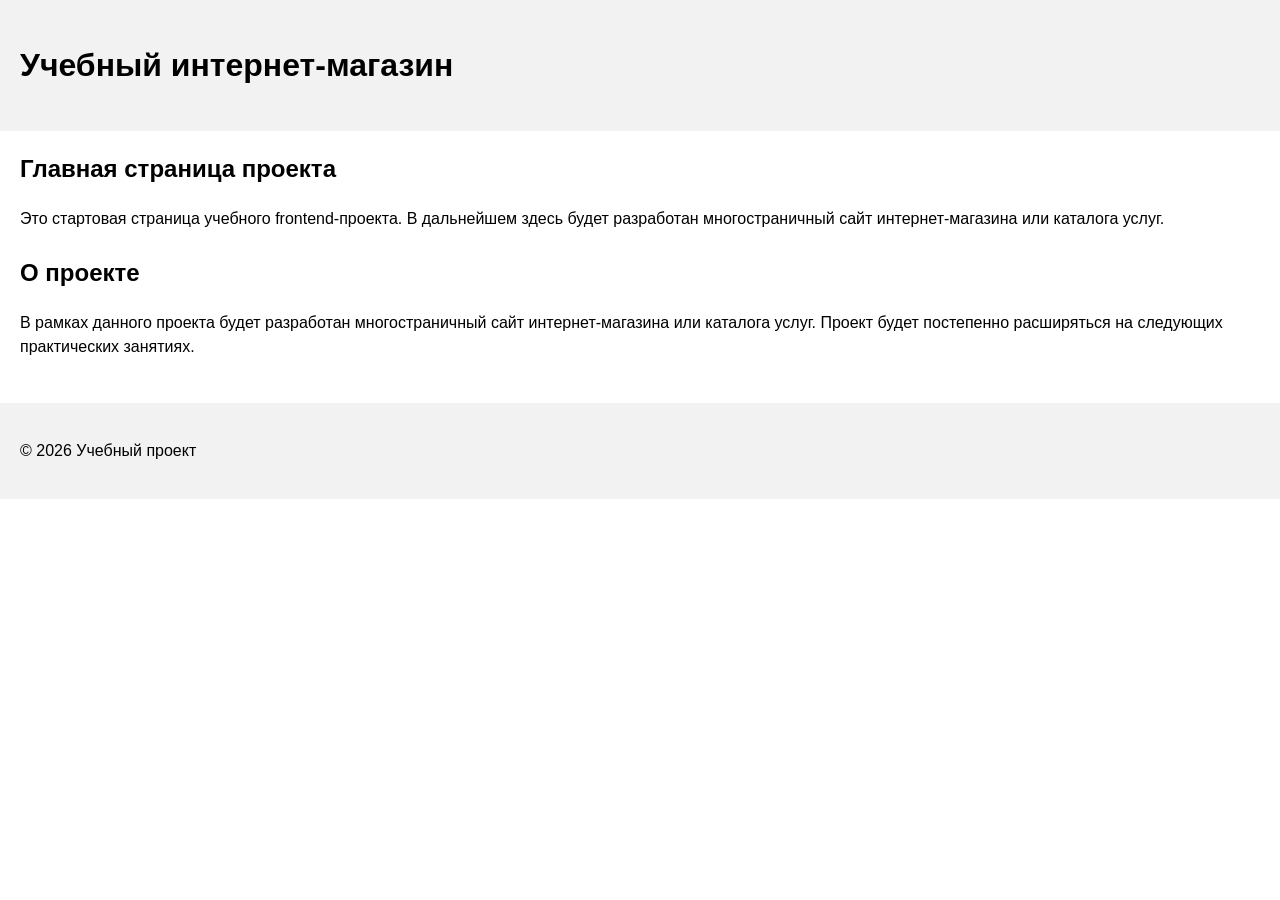
==== index.html @ a3231411 "feat: add project description section" ====
<!DOCTYPE html>
<html lang="ru">
<head>
  <meta charset="UTF-8">
  <meta name="viewport" content="width=device-width, initial-scale=1.0">
  <title>Каталог товаров</title>
  <link rel="stylesheet" href="css/style.css">
</head>
<body>
  <header>
    <h1>Учебный интернет-магазин</h1>
  </header>

  <main>
    <section>
      <h2>Главная страница проекта</h2>
      <p>
        Это стартовая страница учебного frontend-проекта.
        В дальнейшем здесь будет разработан многостраничный сайт
        интернет-магазина или каталога услуг.
      </p>
    </section>
    <section>
      <h2>О проекте</h2>
      <p>
        В рамках данного проекта будет разработан многостраничный сайт
        интернет-магазина или каталога услуг. Проект будет постепенно
        расширяться на следующих практических занятиях.
      </p>
    </section>
  </main>

  <footer>
    <p>&copy; 2026 Учебный проект</p>
  </footer>
</body>
</html>
---- css/style.css ----
body {
  margin: 0;
  font-family: Arial, sans-serif;
  line-height: 1.5;
}

header,
main,
footer {
  padding: 20px;
}

header {
  background-color: #f2f2f2;
}

footer {
  background-color: #f2f2f2;
}

section {
  margin-bottom: 24px;
}

section h2 {
  margin-top: 0;
}
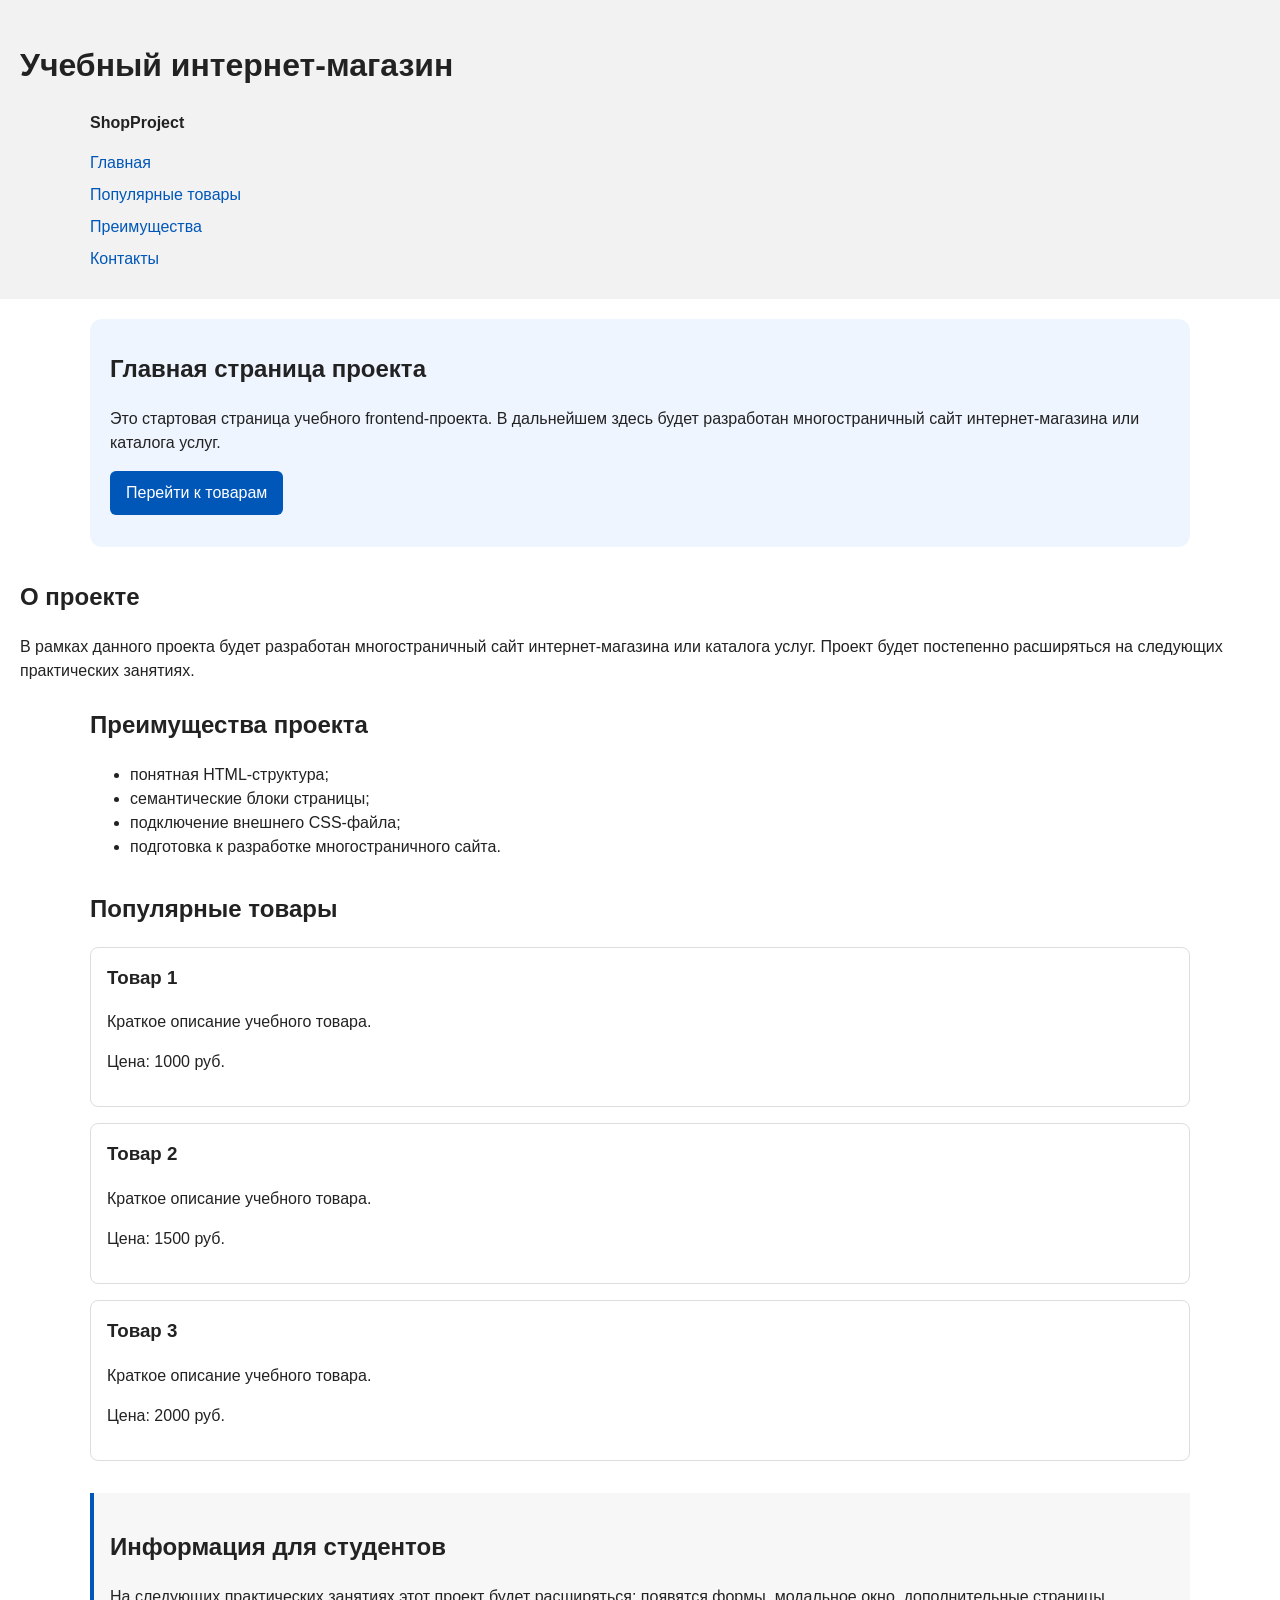
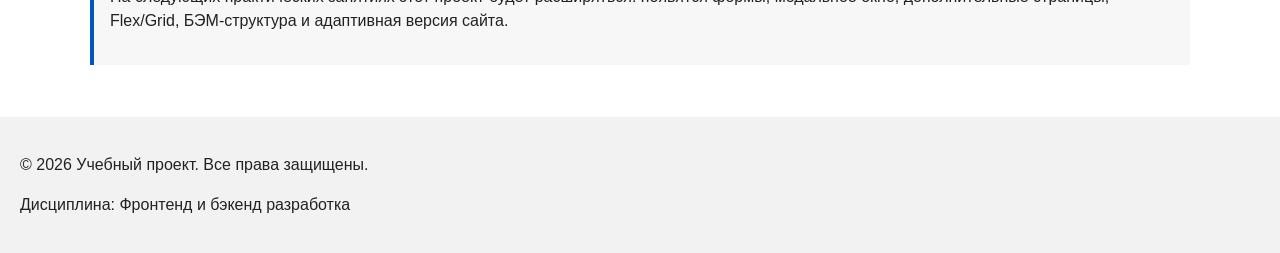
==== commit a7b8fc26: "feat: add semantic HTML structure and base CSS styles" ====
--- a/index.html
+++ b/index.html
@@ -7,19 +7,36 @@
   <link rel="stylesheet" href="css/style.css">
 </head>
 <body>
+
   <header>
     <h1>Учебный интернет-магазин</h1>
+    <div class="site-header">
+      <a class="site-logo" href="index.html">ShopProject</a>
+      
+      <!-- Навигация -->
+      <nav class="site-nav" aria-label="Основная навигация">
+        <ul class="site-nav__list">
+          <li><a href="index.html">Главная</a></li>
+          <li><a href="#popular">Популярные товары</a></li>
+          <li><a href="#advantages">Преимущества</a></li>
+          <li><a href="#contacts">Контакты</a></li>
+        </ul>
+      </nav>
+    </div>
   </header>
 
+  <!-- Основное содержимое страницы -->
   <main>
-    <section>
+    <section class="hero">
       <h2>Главная страница проекта</h2>
       <p>
         Это стартовая страница учебного frontend-проекта.
         В дальнейшем здесь будет разработан многостраничный сайт
         интернет-магазина или каталога услуг.
       </p>
+      <a class="button" href="#popular">Перейти к товарам</a>
     </section>
+
     <section>
       <h2>О проекте</h2>
       <p>
@@ -28,10 +45,54 @@
         расширяться на следующих практических занятиях.
       </p>
     </section>
+
+    <section class="section" id="advantages">
+      <h2>Преимущества проекта</h2>
+    
+      <ul class="advantages-list">
+        <li>понятная HTML-структура;</li>
+        <li>семантические блоки страницы;</li>
+        <li>подключение внешнего CSS-файла;</li>
+        <li>подготовка к разработке многостраничного сайта.</li>
+      </ul>
+    </section>
+
+    <section class="section" id="popular">
+      <h2>Популярные товары</h2>
+
+      <article class="product-card">
+        <h3>Товар 1</h3>
+        <p>Краткое описание учебного товара.</p>
+        <p>Цена: 1000 руб.</p>
+      </article>
+
+      <article class="product-card">
+        <h3>Товар 2</h3>
+        <p>Краткое описание учебного товара.</p>
+        <p>Цена: 1500 руб.</p>
+      </article>
+
+      <article class="product-card">
+        <h3>Товар 3</h3>
+        <p>Краткое описание учебного товара.</p>
+        <p>Цена: 2000 руб.</p>
+      </article>
+    </section>
+
+    <aside class="aside-info">
+      <h2>Информация для студентов</h2>
+      <p>
+        На следующих практических занятиях этот проект будет расширяться:
+        появятся формы, модальное окно, дополнительные страницы, Flex/Grid,
+        БЭМ-структура и адаптивная версия сайта.
+      </p>
+    </aside>
   </main>
 
-  <footer>
-    <p>&copy; 2026 Учебный проект</p>
+  <footer id="contacts">
+    <p>&copy; 2026 Учебный проект. Все права защищены.</p>
+    <p>Дисциплина: Фронтенд и бэкенд разработка</p>
   </footer>
+
 </body>
 </html>
--- a/css/style.css
+++ b/css/style.css
@@ -1,8 +1,15 @@
+* {
+  box-sizing: border-box;
+}
+
 body {
   margin: 0;
   font-family: Arial, sans-serif;
   line-height: 1.5;
+  color: #222222;
+  background-color: #ffffff;
 }
+
 
 header,
 main,
@@ -25,3 +32,129 @@
 section h2 {
   margin-top: 0;
 }
+
+/*
+  Ограничиваем ширину содержимого шапки,
+  чтобы оно не растягивалось слишком сильно на широких экранах.
+*/
+.site-header {
+  max-width: 1100px;
+  margin: 0 auto;
+}
+
+/*
+  Оформляем текстовый логотип.
+*/
+.site-logo {
+  font-weight: bold;
+  text-decoration: none;
+  color: #222222;
+}
+
+/*
+  Убираем стандартные отступы и маркеры списка навигации.
+*/
+.site-nav__list {
+  padding: 0;
+  margin: 16px 0 0;
+  list-style: none;
+}
+
+/*
+  Добавляем расстояние между пунктами меню.
+*/
+.site-nav__list li {
+  margin-bottom: 8px;
+}
+
+/*
+  Оформляем ссылки меню.
+*/
+.site-nav__list a {
+  color: #0057b8;
+  text-decoration: none;
+}
+
+/*
+  При наведении мыши подчёркиваем ссылку.
+  Подробно состояния интерфейса будут рассмотрены в практической работе 1.7.
+*/
+.site-nav__list a:hover {
+  text-decoration: underline;
+}
+
+/*
+  Hero-блок — первый крупный блок страницы.
+  Он визуально отделяется от остальных разделов фоном и отступами.
+*/
+.hero {
+  max-width: 1100px;
+  margin: 0 auto 32px;
+  padding: 32px 20px;
+  background-color: #eef5ff;
+  border-radius: 12px;
+}
+
+/*
+  Общий класс для разделов страницы.
+*/
+.section {
+  max-width: 1100px;
+  margin: 0 auto 32px;
+}
+
+/*
+  Убираем лишний верхний отступ у заголовков разделов.
+*/
+.section h2 {
+  margin-top: 0;
+}
+
+/*
+  Карточка товара — самостоятельный блок.
+  На следующих занятиях карточки будут доработаны и выстроены в сетку.
+*/
+.product-card {
+  margin-bottom: 16px;
+  padding: 16px;
+  border: 1px solid #dddddd;
+  border-radius: 8px;
+  background-color: #ffffff;
+}
+
+/*
+  Убираем лишний верхний отступ у заголовка карточки.
+*/
+.product-card h3 {
+  margin-top: 0;
+}
+
+/*
+  Пока это обычная ссылка, но визуально она оформляется как кнопка.
+*/
+.button {
+  display: inline-block;
+  padding: 10px 16px;
+  color: #ffffff;
+  background-color: #0057b8;
+  text-decoration: none;
+  border-radius: 6px;
+}
+
+/*
+  Простое состояние наведения для кнопки.
+*/
+.button:hover {
+  background-color: #003f86;
+}
+
+/*
+  Дополнительный информационный блок.
+*/
+.aside-info {
+  max-width: 1100px;
+  margin: 0 auto 32px;
+  padding: 16px;
+  border-left: 4px solid #0057b8;
+  background-color: #f7f7f7;
+}
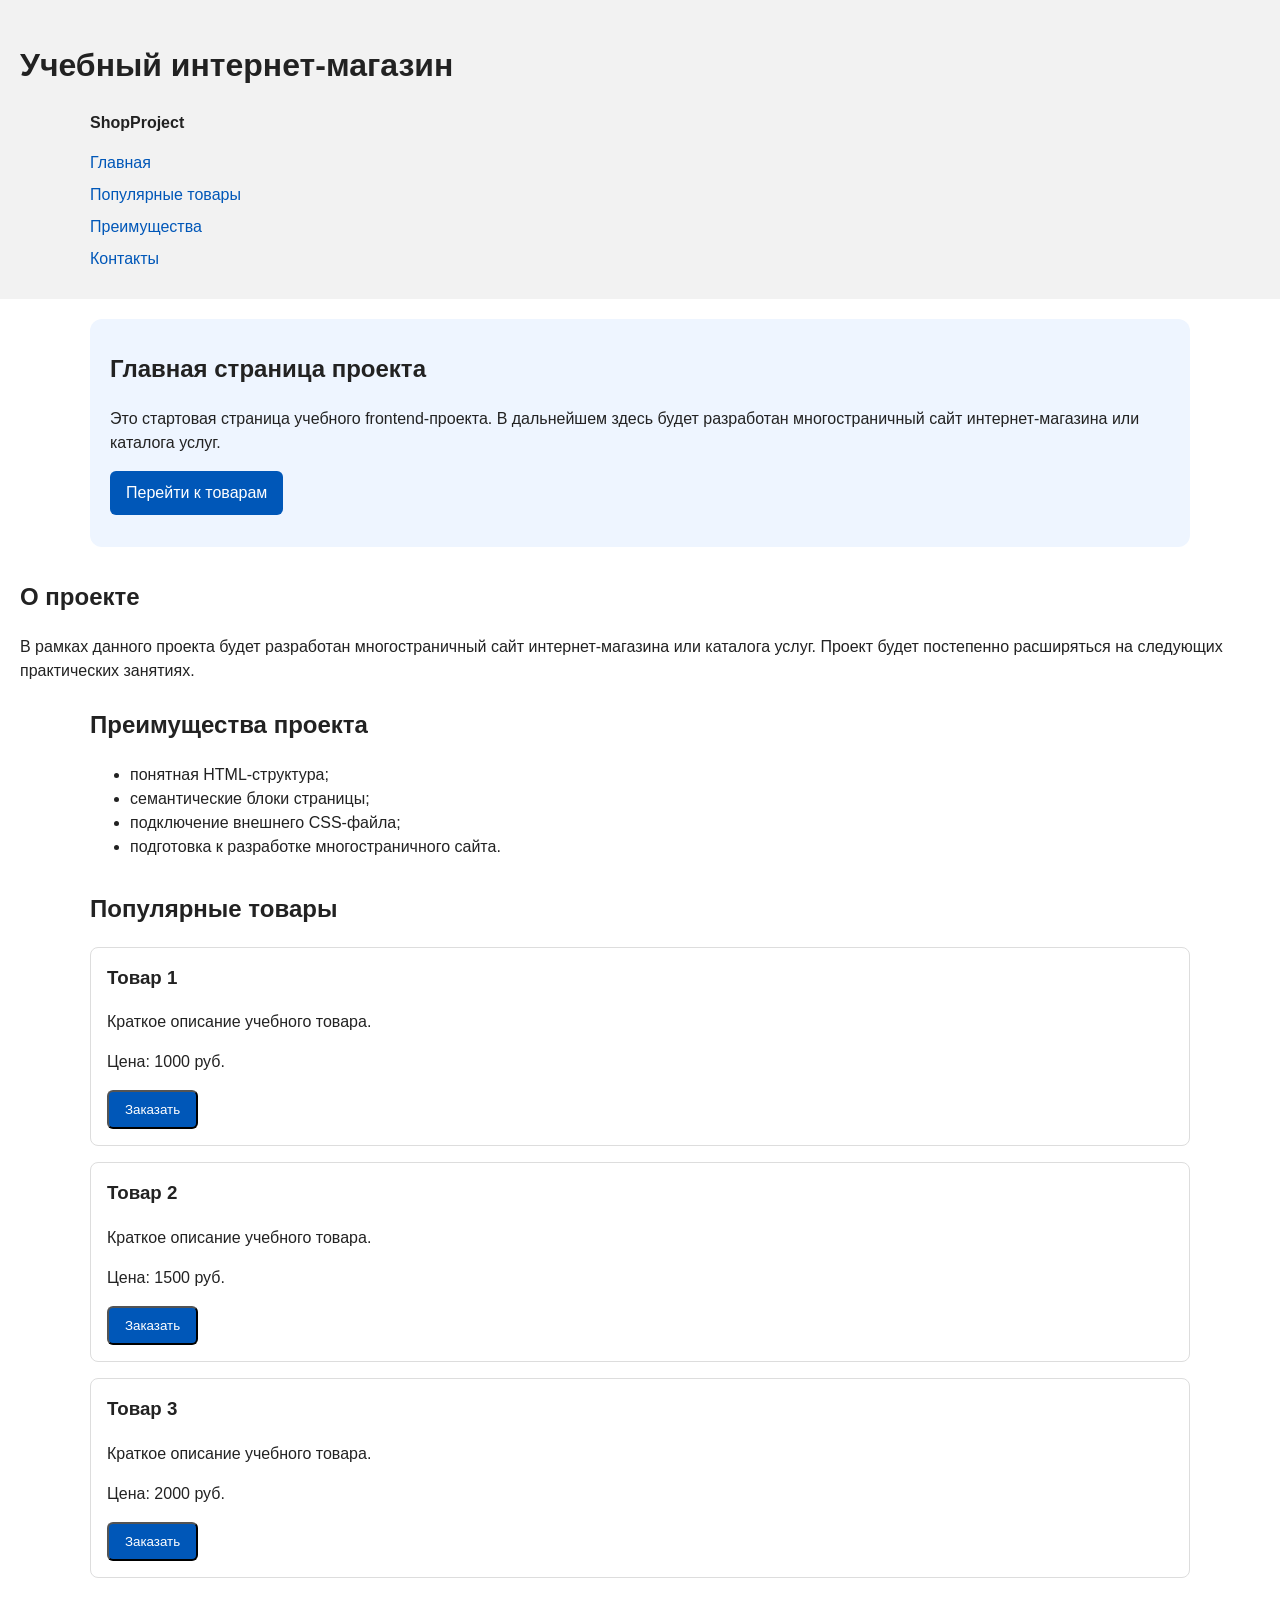
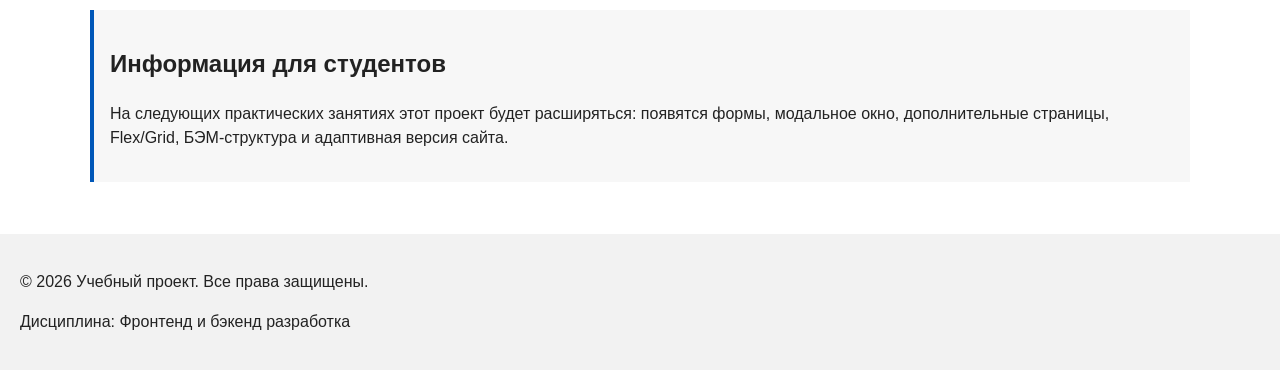
==== commit 623e53be: "feat: add order form modal and validation" ====
--- a/index.html
+++ b/index.html
@@ -5,6 +5,7 @@
   <meta name="viewport" content="width=device-width, initial-scale=1.0">
   <title>Каталог товаров</title>
   <link rel="stylesheet" href="css/style.css">
+  <script src="js/main.js" defer></script>
 </head>
 <body>
 
@@ -64,18 +65,28 @@
         <h3>Товар 1</h3>
         <p>Краткое описание учебного товара.</p>
         <p>Цена: 1000 руб.</p>
+        <button class="button product-card__button" type="button" data-product="Товар 1">
+          Заказать
+        </button>
+
       </article>
 
       <article class="product-card">
         <h3>Товар 2</h3>
         <p>Краткое описание учебного товара.</p>
         <p>Цена: 1500 руб.</p>
+        <button class="button product-card__button" type="button" data-product="Товар 1">
+          Заказать
+        </button>
       </article>
 
       <article class="product-card">
         <h3>Товар 3</h3>
         <p>Краткое описание учебного товара.</p>
         <p>Цена: 2000 руб.</p>
+        <button class="button product-card__button" type="button" data-product="Товар 1">
+          Заказать
+        </button>
       </article>
     </section>
 
@@ -94,5 +105,102 @@
     <p>Дисциплина: Фронтенд и бэкенд разработка</p>
   </footer>
 
+  <dialog class="order-dialog" id="order-dialog" aria-labelledby="order-dialog-title">
+    <h2 id="order-dialog-title">Оформление заявки</h2>
+
+    <form class="order-form" id="order-form" action="#" method="post" novalidate>
+      <input id="selected-product" name="selected-product" type="hidden">
+
+      <div class="form-field">
+        <label for="order-name">Имя</label>
+        <input
+          id="order-name"
+          name="name"
+          type="text"
+          placeholder="Введите ваше имя"
+          minlength="2"
+          autocomplete="given-name"
+          required
+        >
+      </div>
+
+      <div class="form-field">
+        <label for="order-email">E-mail</label>
+        <input
+          id="order-email"
+          name="email"
+          type="email"
+          placeholder="example@mail.ru"
+          autocomplete="email"
+          required
+        >
+      </div>
+
+      <div class="form-field">
+        <label for="order-phone">Телефон</label>
+        <input
+          id="order-phone"
+          name="phone"
+          type="tel"
+          inputmode="tel"
+          placeholder="+7 (900) 000-00-00"
+          pattern="^\+7 \(\d{3}\) \d{3}-\d{2}-\d{2}$"
+          required
+        >
+        <small>Формат: +7 (900) 000-00-00</small>
+      </div>
+
+      <div class="form-field">
+        <label for="order-date">Дата связи</label>
+        <input
+          id="order-date"
+          name="date"
+          type="date"
+        >
+      </div>
+
+      <div class="form-field">
+        <label for="order-topic">Тема заявки</label>
+        <select id="order-topic" name="topic" required>
+          <option value="">Выберите тему</option>
+          <option value="product">Заказ товара</option>
+          <option value="consultation">Консультация</option>
+          <option value="delivery">Доставка</option>
+        </select>
+      </div>
+
+      <div class="form-field">
+        <label for="order-comment">Комментарий</label>
+        <textarea
+          id="order-comment"
+          name="comment"
+          rows="4"
+          placeholder="Укажите дополнительную информацию"
+        ></textarea>
+      </div>
+
+      <div class="form-field form-field--checkbox">
+        <label>
+          <input
+            id="order-agreement"
+            name="agreement"
+            type="checkbox"
+            required
+          >
+          Я согласен на обработку данных
+        </label>
+      </div>
+
+      <div class="form-actions">
+        <button type="button" id="close-order-dialog">Закрыть</button>
+        <button type="submit">Отправить заявку</button>
+      </div>
+    </form>
+  </dialog>
+
+  <p class="success-message" id="success-message" hidden>
+    Форма успешно отправлена!
+  </p>
+
 </body>
 </html>
--- a/css/style.css
+++ b/css/style.css
@@ -158,3 +158,105 @@
   border-left: 4px solid #0057b8;
   background-color: #f7f7f7;
 }
+
+/*
+  Модальное окно.
+  Элемент dialog сам умеет открываться поверх страницы.
+*/
+.order-dialog {
+  width: min(100% - 32px, 560px);
+  padding: 24px;
+  border: none;
+  border-radius: 12px;
+}
+
+/*
+  Затемнение фона за модальным окном.
+*/
+.order-dialog::backdrop {
+  background-color: rgba(0, 0, 0, 0.5);
+}
+
+/*
+  Поле формы.
+  Каждый блок получает нижний отступ.
+*/
+.form-field {
+  margin-bottom: 16px;
+}
+
+/*
+  Подпись поля.
+*/
+.form-field label {
+  display: block;
+  margin-bottom: 6px;
+}
+
+/*
+  Основные поля формы.
+*/
+.form-field input,
+.form-field select,
+.form-field textarea {
+  width: 100%;
+  padding: 10px 12px;
+  border: 1px solid #cccccc;
+  border-radius: 6px;
+  font: inherit;
+}
+
+/*
+  Checkbox не должен занимать всю ширину.
+*/
+.form-field input[type="checkbox"] {
+  width: auto;
+}
+
+/*
+  Подсказка под полем телефона.
+*/
+.form-field small {
+  display: block;
+  margin-top: 4px;
+  color: #666666;
+}
+
+/*
+  Видимый фокус для клавиатурной навигации.
+*/
+.form-field input:focus-visible,
+.form-field select:focus-visible,
+.form-field textarea:focus-visible,
+.form-actions button:focus-visible {
+  outline: 2px solid #0057b8;
+  outline-offset: 2px;
+}
+
+/*
+  Подсветка ошибочных полей.
+  Атрибут aria-invalid будет добавляться через JavaScript.
+*/
+[aria-invalid="true"] {
+  border-color: #b00020;
+}
+
+/*
+  Кнопки формы.
+*/
+.form-actions {
+  display: flex;
+  gap: 12px;
+  margin-top: 20px;
+}
+
+/*
+  Сообщение об успешной отправке.
+*/
+.success-message {
+  max-width: 1100px;
+  margin: 24px auto;
+  padding: 16px;
+  border-left: 4px solid #168a2f;
+  background-color: #eefaf0;
+}
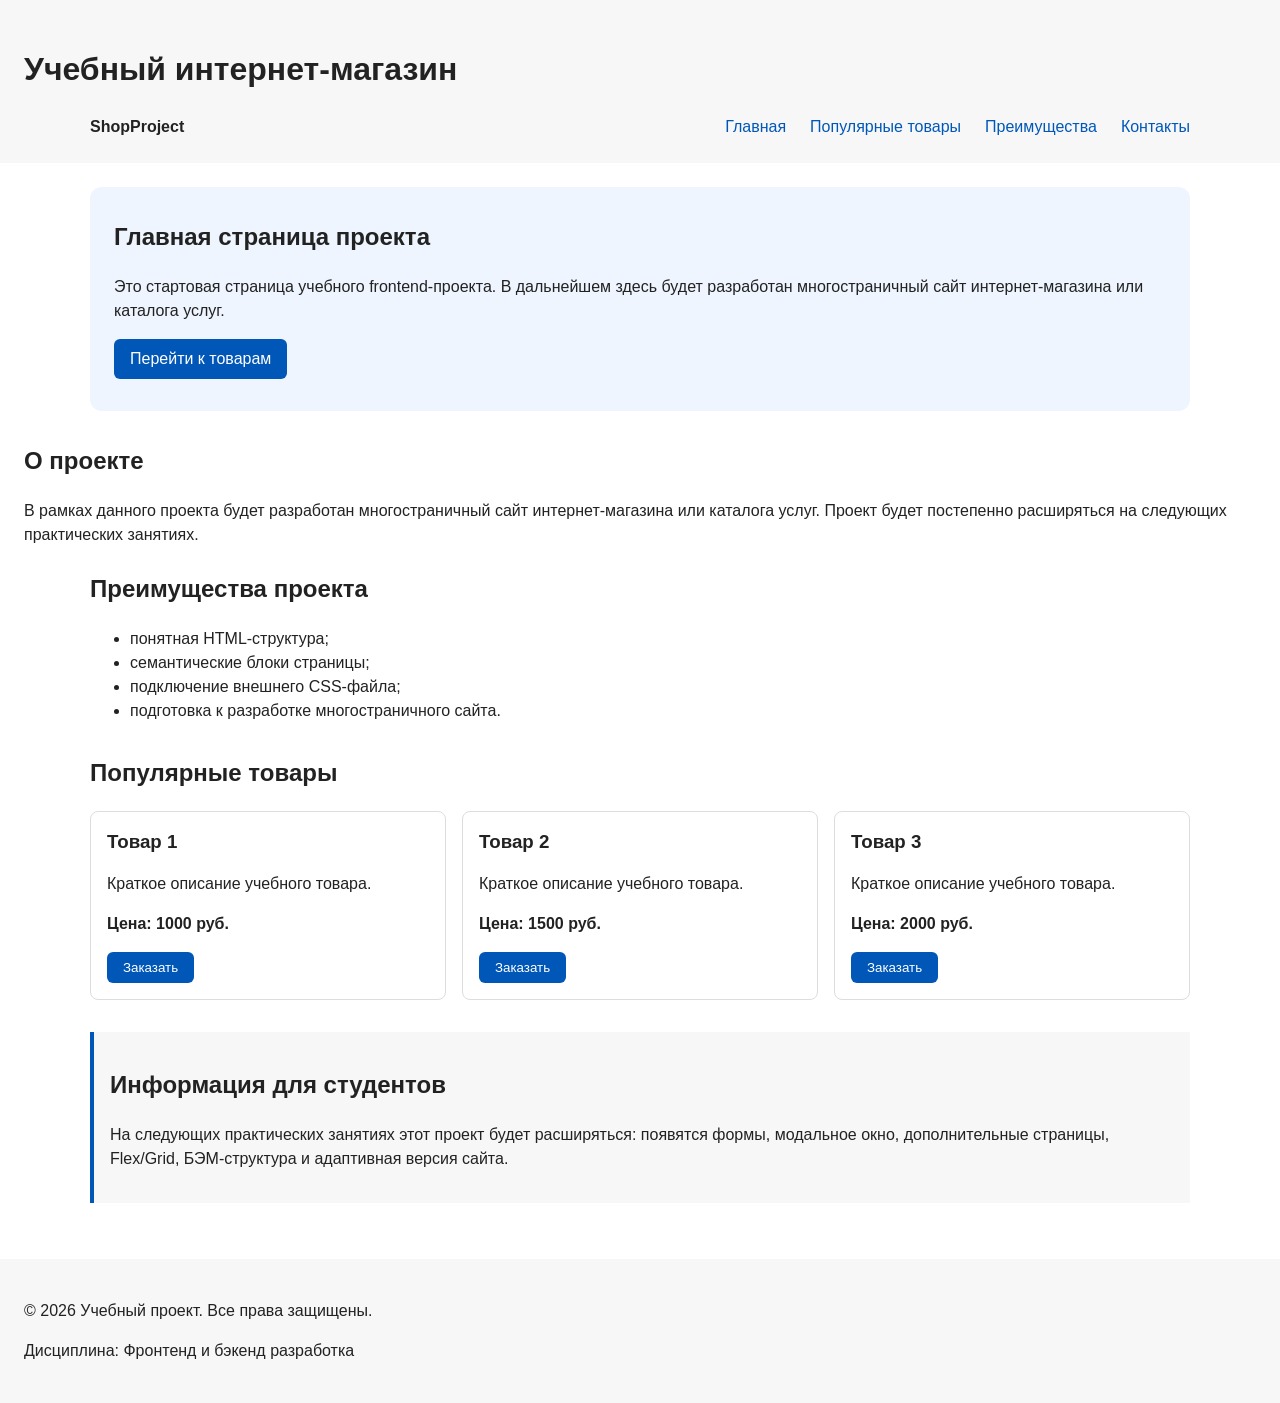
==== commit a88f4abd: "Добавить горизонтальное меню, БЭМ-классы и обновить README" ====
--- a/index.html
+++ b/index.html
@@ -12,15 +12,15 @@
   <header>
     <h1>Учебный интернет-магазин</h1>
     <div class="site-header">
-      <a class="site-logo" href="index.html">ShopProject</a>
+      <a class="site-header__logo" href="index.html">ShopProject</a>
       
       <!-- Навигация -->
       <nav class="site-nav" aria-label="Основная навигация">
         <ul class="site-nav__list">
-          <li><a href="index.html">Главная</a></li>
-          <li><a href="#popular">Популярные товары</a></li>
-          <li><a href="#advantages">Преимущества</a></li>
-          <li><a href="#contacts">Контакты</a></li>
+          <li class="site-nav__item"><a class="site-nav__link" href="index.html">Главная</a></li>
+          <li class="site-nav__item"><a class="site-nav__link" href="#popular">Популярные товары</a></li>
+          <li class="site-nav__item"><a class="site-nav__link" href="#advantages">Преимущества</a></li>
+          <li class="site-nav__item"><a class="site-nav__link" href="#contacts">Контакты</a></li>
         </ul>
       </nav>
     </div>
@@ -61,33 +61,34 @@
     <section class="section" id="popular">
       <h2>Популярные товары</h2>
 
-      <article class="product-card">
-        <h3>Товар 1</h3>
-        <p>Краткое описание учебного товара.</p>
-        <p>Цена: 1000 руб.</p>
-        <button class="button product-card__button" type="button" data-product="Товар 1">
-          Заказать
-        </button>
-
-      </article>
-
-      <article class="product-card">
-        <h3>Товар 2</h3>
-        <p>Краткое описание учебного товара.</p>
-        <p>Цена: 1500 руб.</p>
-        <button class="button product-card__button" type="button" data-product="Товар 1">
-          Заказать
-        </button>
-      </article>
-
-      <article class="product-card">
-        <h3>Товар 3</h3>
-        <p>Краткое описание учебного товара.</p>
-        <p>Цена: 2000 руб.</p>
-        <button class="button product-card__button" type="button" data-product="Товар 1">
-          Заказать
-        </button>
-      </article>
+      <div class="product-list">
+        <article class="product-card">
+          <h3 class="product-card__title">Товар 1</h3>
+          <p class="product-card__description">Краткое описание учебного товара.</p>
+          <p class="product-card__price">Цена: 1000 руб.</p>
+          <button class="button product-card__button" type="button" data-product="Товар 1">
+            Заказать
+          </button>
+        </article>
+
+        <article class="product-card">
+          <h3 class="product-card__title">Товар 2</h3>
+          <p class="product-card__description">Краткое описание учебного товара.</p>
+          <p class="product-card__price">Цена: 1500 руб.</p>
+          <button class="button product-card__button" type="button" data-product="Товар 2">
+            Заказать
+          </button>
+        </article>
+
+        <article class="product-card">
+          <h3 class="product-card__title">Товар 3</h3>
+          <p class="product-card__description">Краткое описание учебного товара.</p>
+          <p class="product-card__price">Цена: 2000 руб.</p>
+          <button class="button product-card__button" type="button" data-product="Товар 3">
+            Заказать
+          </button>
+        </article>
+      </div>
     </section>
 
     <aside class="aside-info">
--- a/css/style.css
+++ b/css/style.css
@@ -1,3 +1,42 @@
+/* ===============================
+   1. Переменные проекта
+   =============================== */
+
+:root {
+  /* Основные цвета проекта */
+  --color-bg: #ffffff;
+  --color-text: #222222;
+  --color-muted: #666666;
+  --color-primary: #0057b8;
+  --color-primary-dark: #003f86;
+  --color-border: #dddddd;
+  --color-surface: #f7f7f7;
+  --color-surface-accent: #eef5ff;
+  --color-danger: #b00020;
+  --color-success: #168a2f;
+  --color-success-bg: #eefaf0;
+  --color-white: #ffffff;
+
+  /* Отступы */
+  --space-xs: 4px;
+  --space-sm: 8px;
+  --space-md: 16px;
+  --space-lg: 24px;
+  --space-xl: 32px;
+
+  /* Скругления */
+  --radius-sm: 6px;
+  --radius-md: 8px;
+  --radius-lg: 12px;
+
+  /* Размеры */
+  --container-width: 1100px;
+}
+
+/* ===============================
+   2. Базовые стили
+   =============================== */
+
 * {
   box-sizing: border-box;
 }
@@ -6,23 +45,22 @@
   margin: 0;
   font-family: Arial, sans-serif;
   line-height: 1.5;
-  color: #222222;
-  background-color: #ffffff;
-}
-
+  color: var(--color-text);
+  background-color: var(--color-bg);
+}
 
 header,
 main,
 footer {
-  padding: 20px;
+  padding: var(--space-lg);
 }
 
 header {
-  background-color: #f2f2f2;
+  background-color: var(--color-surface);
 }
 
 footer {
-  background-color: #f2f2f2;
+  background-color: var(--color-surface);
 }
 
 section {
@@ -33,45 +71,65 @@
   margin-top: 0;
 }
 
+
+/* ===============================
+   3. Общие элементы интерфейса
+   =============================== */
+
+a {
+  color: var(--color-primary);
+}
+
+a:hover {
+  color: var(--color-primary-dark);
+}
+
+a:focus-visible {
+  outline: 2px solid var(--color-primary);
+  outline-offset: 3px;
+}
+
 /*
   Ограничиваем ширину содержимого шапки,
   чтобы оно не растягивалось слишком сильно на широких экранах.
 */
 .site-header {
-  max-width: 1100px;
+  display: flex;
+  flex-wrap: wrap;
+  align-items: center;
+  justify-content: space-between;
+  gap: var(--space-md) var(--space-lg);
+  max-width: var(--container-width);
   margin: 0 auto;
 }
 
 /*
   Оформляем текстовый логотип.
 */
-.site-logo {
+.site-header__logo {
   font-weight: bold;
   text-decoration: none;
-  color: #222222;
-}
-
-/*
-  Убираем стандартные отступы и маркеры списка навигации.
+  color: var(--color-text);
+}
+
+/*
+  Располагаем пункты меню в ряд с переносом на узких экранах.
 */
 .site-nav__list {
+  display: flex;
+  flex-wrap: wrap;
+  gap: var(--space-sm) var(--space-lg);
   padding: 0;
-  margin: 16px 0 0;
+  margin: 0;
   list-style: none;
 }
 
 /*
-  Добавляем расстояние между пунктами меню.
-*/
-.site-nav__list li {
-  margin-bottom: 8px;
-}
-
-/*
   Оформляем ссылки меню.
 */
-.site-nav__list a {
-  color: #0057b8;
+.site-nav__link {
+  display: inline-block;
+  color: var(--color-primary);
   text-decoration: none;
 }
 
@@ -79,166 +137,176 @@
   При наведении мыши подчёркиваем ссылку.
   Подробно состояния интерфейса будут рассмотрены в практической работе 1.7.
 */
-.site-nav__list a:hover {
+.site-nav__link:hover {
   text-decoration: underline;
 }
 
-/*
-  Hero-блок — первый крупный блок страницы.
-  Он визуально отделяется от остальных разделов фоном и отступами.
-*/
+/* ===============================
+   4. Компоненты страницы
+   =============================== */
+
 .hero {
-  max-width: 1100px;
-  margin: 0 auto 32px;
-  padding: 32px 20px;
-  background-color: #eef5ff;
-  border-radius: 12px;
-}
-
-/*
-  Общий класс для разделов страницы.
-*/
+  max-width: var(--container-width);
+  margin: 0 auto var(--space-xl);
+  padding: var(--space-xl) var(--space-lg);
+  background-color: var(--color-surface-accent);
+  border-radius: var(--radius-lg);
+}
+
 .section {
-  max-width: 1100px;
-  margin: 0 auto 32px;
-}
-
-/*
-  Убираем лишний верхний отступ у заголовков разделов.
-*/
+  max-width: var(--container-width);
+  margin: 0 auto var(--space-xl);
+}
+
 .section h2 {
   margin-top: 0;
 }
 
-/*
-  Карточка товара — самостоятельный блок.
-  На следующих занятиях карточки будут доработаны и выстроены в сетку.
+
+/*
+  Сетка товаров: число колонок зависит от доступной ширины.
+*/
+.product-list {
+  display: grid;
+  grid-template-columns: repeat(auto-fit, minmax(min(100%, 250px), 1fr));
+  gap: var(--space-md);
+}
+
+/*
+  Карточка товара — самостоятельный БЭМ-блок.
 */
 .product-card {
-  margin-bottom: 16px;
-  padding: 16px;
-  border: 1px solid #dddddd;
-  border-radius: 8px;
-  background-color: #ffffff;
-}
-
-/*
-  Убираем лишний верхний отступ у заголовка карточки.
-*/
-.product-card h3 {
-  margin-top: 0;
-}
-
-/*
-  Пока это обычная ссылка, но визуально она оформляется как кнопка.
+  display: flex;
+  flex-direction: column;
+  gap: var(--space-md);
+  min-width: 0;
+  padding: var(--space-md);
+  border: 1px solid var(--color-border);
+  border-radius: var(--radius-md);
+  background-color: var(--color-bg);
+}
+
+.product-card:hover {
+  border-color: var(--color-primary);
+}
+
+.product-card__title,
+.product-card__description,
+.product-card__price {
+  margin: 0;
+}
+
+.product-card__price {
+  font-weight: bold;
+}
+
+.product-card__button {
+  align-self: flex-start;
+  margin-top: auto;
+}
+
+/*
+  Кнопка
 */
 .button {
   display: inline-block;
-  padding: 10px 16px;
-  color: #ffffff;
-  background-color: #0057b8;
+  padding: var(--space-sm) var(--space-md);
+  color: var(--color-white);
+  background-color: var(--color-primary);
   text-decoration: none;
-  border-radius: 6px;
-}
-
-/*
-  Простое состояние наведения для кнопки.
-*/
+  border: none;
+  border-radius: var(--radius-sm);
+  cursor: pointer;
+}
+
 .button:hover {
-  background-color: #003f86;
+  background-color: var(--color-primary-dark);
+}
+
+.button:focus-visible {
+  outline: 2px solid var(--color-primary);
+  outline-offset: 3px;
+}
+
+.button:disabled {
+  opacity: 0.6;
+  cursor: not-allowed;
 }
 
 /*
   Дополнительный информационный блок.
 */
 .aside-info {
-  max-width: 1100px;
-  margin: 0 auto 32px;
-  padding: 16px;
-  border-left: 4px solid #0057b8;
-  background-color: #f7f7f7;
-}
-
-/*
-  Модальное окно.
-  Элемент dialog сам умеет открываться поверх страницы.
-*/
+  max-width: var(--container-width);
+  margin: 0 auto var(--space-xl);
+  padding: var(--space-md);
+  border-left: 4px solid var(--color-primary);
+  background-color: var(--color-surface);
+}
+
+/* ===============================
+   5. Форма и модальное окно
+   =============================== */
+
 .order-dialog {
   width: min(100% - 32px, 560px);
-  padding: 24px;
+  padding: var(--space-lg);
   border: none;
-  border-radius: 12px;
-}
-
-/*
-  Затемнение фона за модальным окном.
-*/
+  border-radius: var(--radius-lg);
+}
+
 .order-dialog::backdrop {
   background-color: rgba(0, 0, 0, 0.5);
 }
 
-/*
-  Поле формы.
-  Каждый блок получает нижний отступ.
-*/
 .form-field {
-  margin-bottom: 16px;
-}
-
-/*
-  Подпись поля.
-*/
+  margin-bottom: var(--space-md);
+}
+
 .form-field label {
   display: block;
-  margin-bottom: 6px;
-}
-
-/*
-  Основные поля формы.
-*/
+  margin-bottom: var(--space-xs);
+}
+
 .form-field input,
 .form-field select,
 .form-field textarea {
   width: 100%;
   padding: 10px 12px;
-  border: 1px solid #cccccc;
-  border-radius: 6px;
+  border: 1px solid var(--color-border);
+  border-radius: var(--radius-sm);
   font: inherit;
 }
 
-/*
-  Checkbox не должен занимать всю ширину.
-*/
 .form-field input[type="checkbox"] {
   width: auto;
 }
 
-/*
-  Подсказка под полем телефона.
-*/
 .form-field small {
   display: block;
-  margin-top: 4px;
-  color: #666666;
+  margin-top: var(--space-xs);
+  color: var(--color-muted);
 }
 
 /*
   Видимый фокус для клавиатурной навигации.
 */
+.form-field input:hover,
+.form-field select:hover,
+.form-field textarea:hover {
+  border-color: var(--color-primary);
+}
+
 .form-field input:focus-visible,
 .form-field select:focus-visible,
 .form-field textarea:focus-visible,
 .form-actions button:focus-visible {
-  outline: 2px solid #0057b8;
-  outline-offset: 2px;
-}
-
-/*
-  Подсветка ошибочных полей.
-  Атрибут aria-invalid будет добавляться через JavaScript.
-*/
+  outline: 2px solid var(--color-primary);
+  outline-offset: 3px;
+}
+
 [aria-invalid="true"] {
-  border-color: #b00020;
+  border-color: var(--color-danger);
 }
 
 /*
@@ -254,9 +322,9 @@
   Сообщение об успешной отправке.
 */
 .success-message {
-  max-width: 1100px;
-  margin: 24px auto;
-  padding: 16px;
-  border-left: 4px solid #168a2f;
-  background-color: #eefaf0;
-}
+  max-width: var(--container-width);
+  margin: var(--space-lg) auto;
+  padding: var(--space-md);
+  border-left: 4px solid var(--color-success);
+  background-color: var(--color-success-bg);
+}
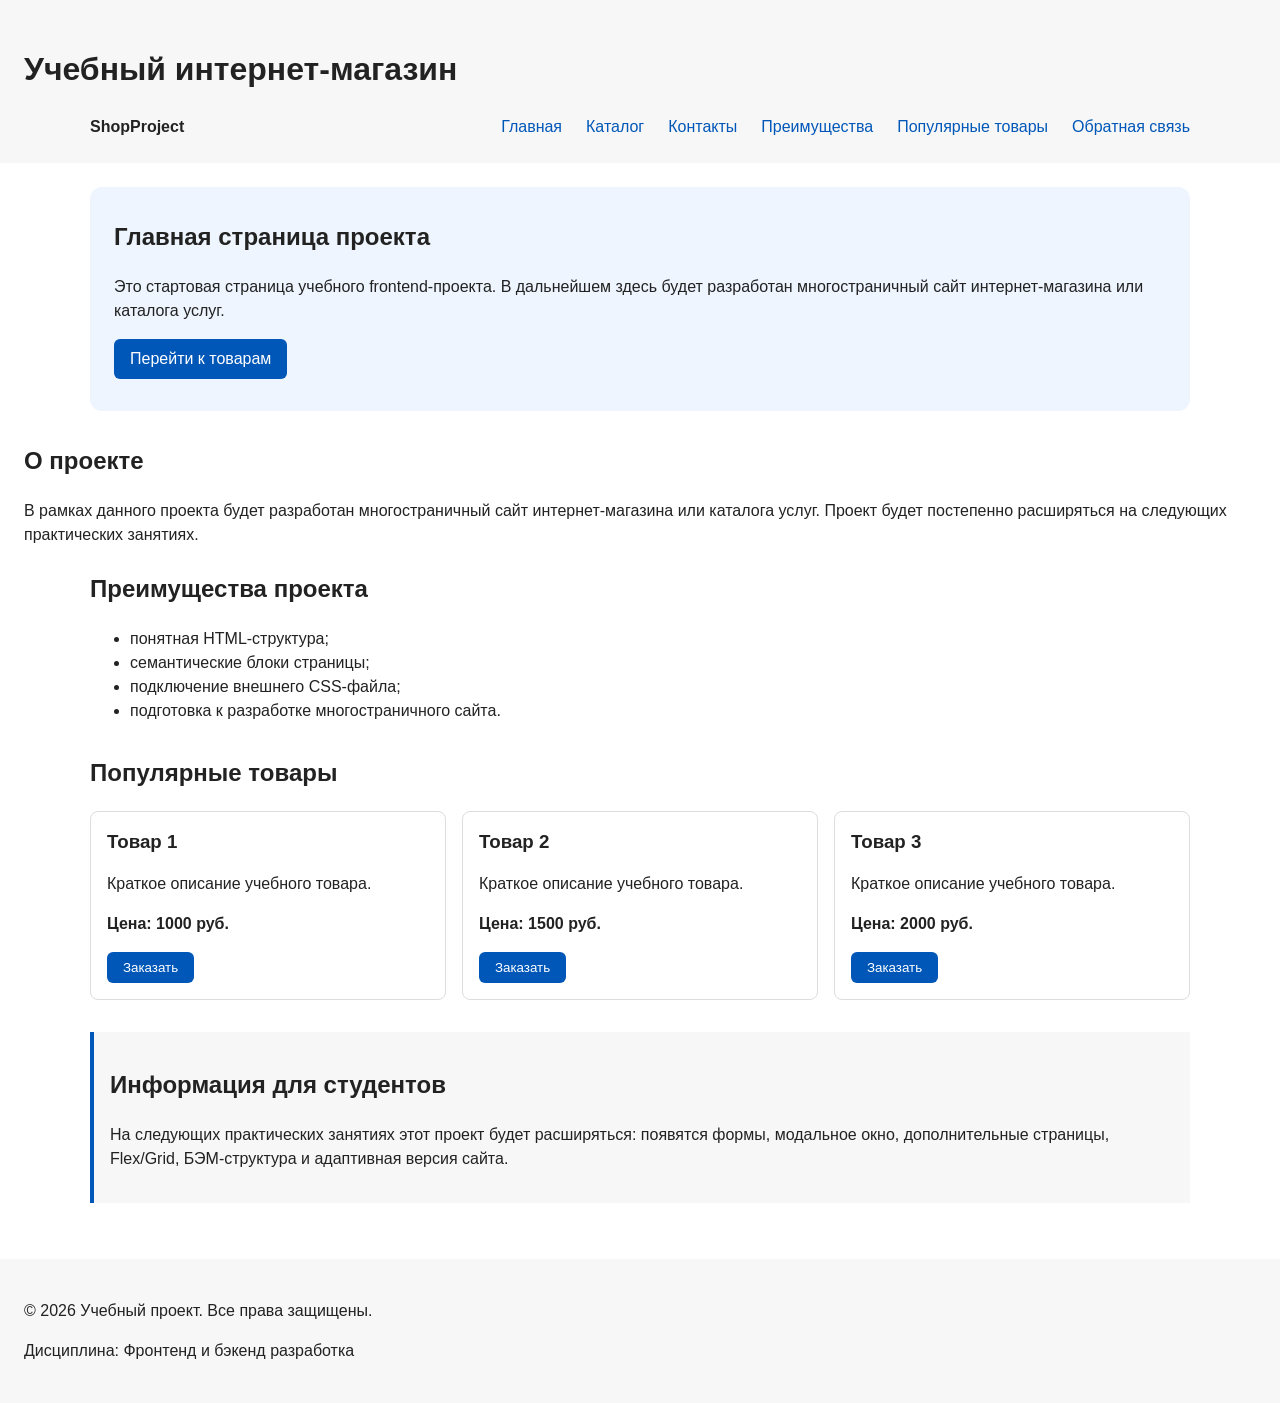
==== commit 981c74f6: "feat: add multi-page structure navigation and anchors" ====
--- a/index.html
+++ b/index.html
@@ -3,6 +3,10 @@
 <head>
   <meta charset="UTF-8">
   <meta name="viewport" content="width=device-width, initial-scale=1.0">
+  <meta property="og:type" content="website">
+  <meta property="og:title" content="Учебный интернет-магазин">
+  <meta property="og:description" content="Учебный frontend-проект интернет-магазина.">
+  <meta property="og:image" content="https://username.github.io/kr1-html-css-shop/images/preview.jpg">
   <title>Каталог товаров</title>
   <link rel="stylesheet" href="css/style.css">
   <script src="js/main.js" defer></script>
@@ -18,9 +22,11 @@
       <nav class="site-nav" aria-label="Основная навигация">
         <ul class="site-nav__list">
           <li class="site-nav__item"><a class="site-nav__link" href="index.html">Главная</a></li>
+          <li class="site-nav__item"><a class="site-nav__link" href="catalog.html">Каталог</a></li>
+          <li class="site-nav__item"><a class="site-nav__link" href="contacts.html">Контакты</a></li>
+          <li class="site-nav__item"><a class="site-nav__link" href="#advantages">Преимущества</a></li>
           <li class="site-nav__item"><a class="site-nav__link" href="#popular">Популярные товары</a></li>
-          <li class="site-nav__item"><a class="site-nav__link" href="#advantages">Преимущества</a></li>
-          <li class="site-nav__item"><a class="site-nav__link" href="#contacts">Контакты</a></li>
+          <li class="site-nav__item"><a class="site-nav__link" href="#contacts">Обратная связь</a></li>
         </ul>
       </nav>
     </div>
--- a/css/style.css
+++ b/css/style.css
@@ -41,6 +41,10 @@
   box-sizing: border-box;
 }
 
+html {
+  scroll-behavior: smooth;
+}
+
 body {
   margin: 0;
   font-family: Arial, sans-serif;
@@ -162,6 +166,10 @@
   margin-top: 0;
 }
 
+:target {
+  outline: 2px dashed var(--color-primary);
+  outline-offset: 4px;
+}
 
 /*
   Сетка товаров: число колонок зависит от доступной ширины.
@@ -244,6 +252,25 @@
   background-color: var(--color-surface);
 }
 
+/*
+  Хлебные крошки
+*/
+.breadcrumbs {
+  max-width: var(--container-width);
+  margin: 0 auto var(--space-md);
+  font-size: 14px;
+  color: var(--color-muted);
+}
+
+.breadcrumbs a {
+  color: var(--color-primary);
+}
+
+.breadcrumbs span::before {
+  content: " / ";
+  color: var(--color-muted);
+}
+
 /* ===============================
    5. Форма и модальное окно
    =============================== */
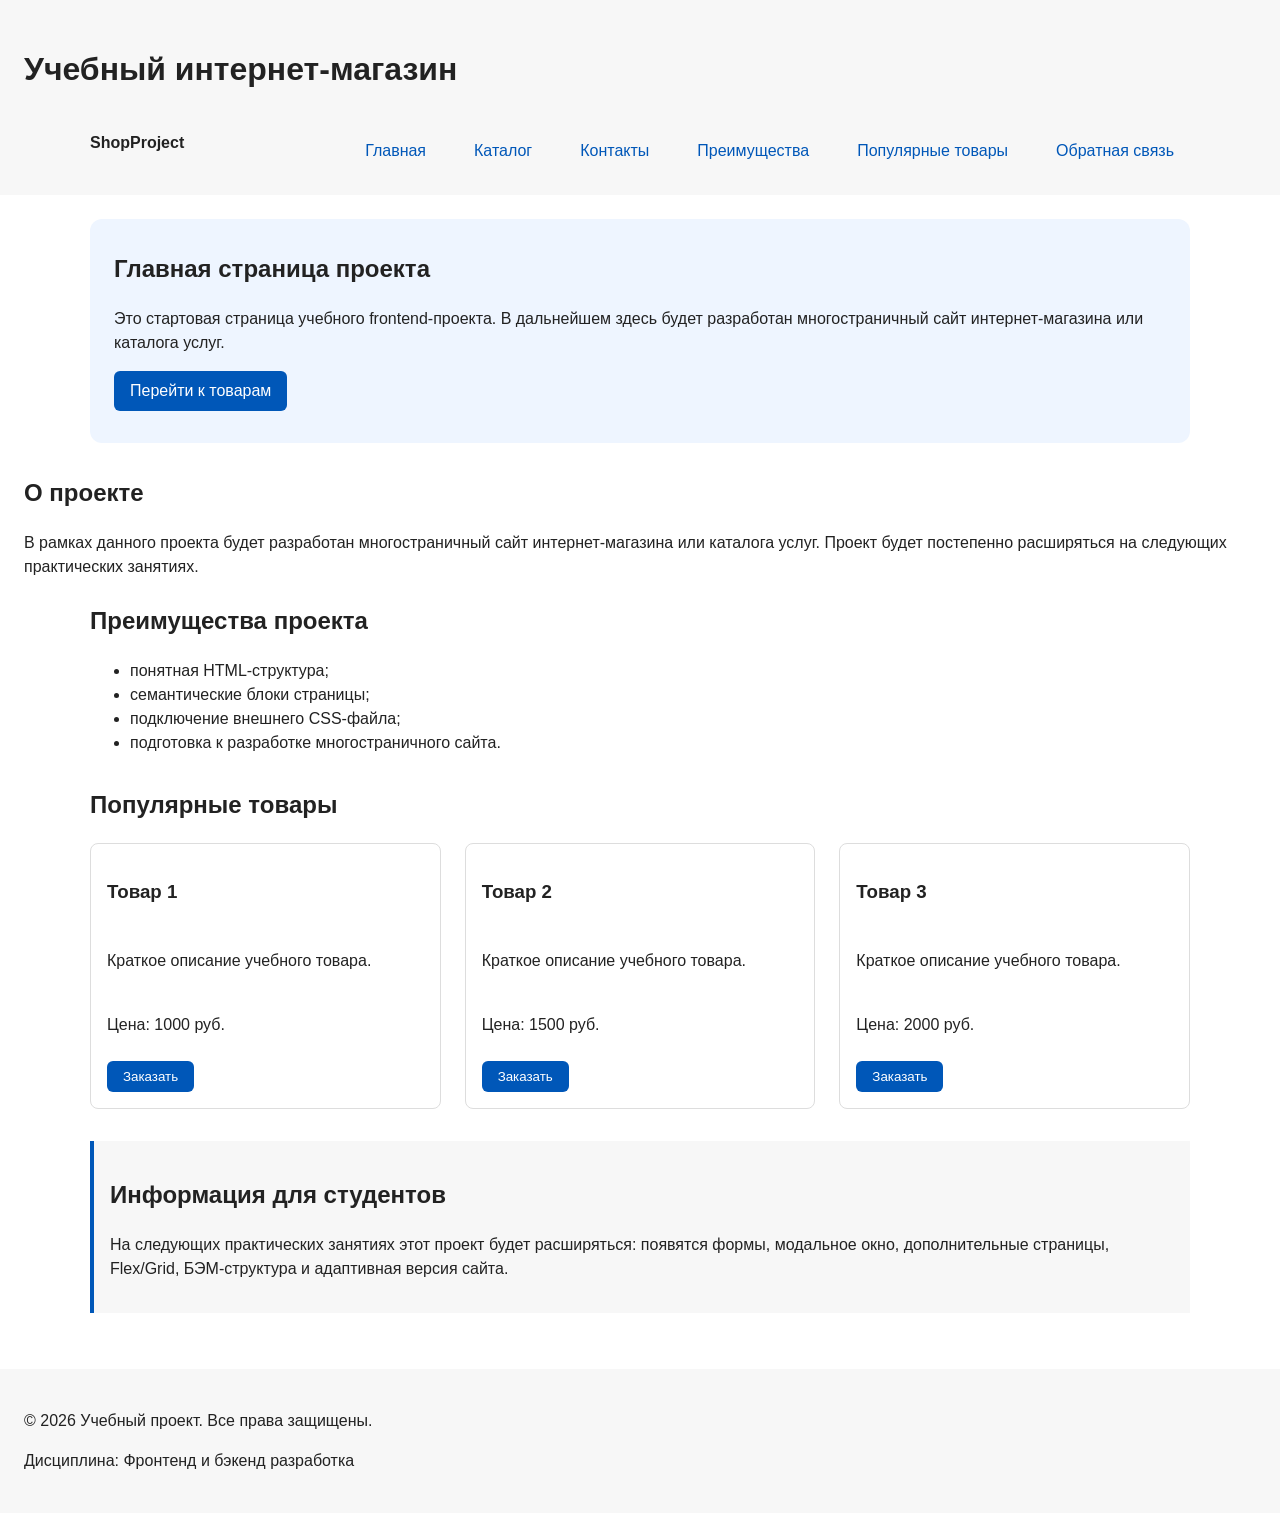
==== commit bf8d13e5: "feat: add flex navigation and grid catalog layout" ====
--- a/index.html
+++ b/index.html
@@ -67,35 +67,36 @@
     <section class="section" id="popular">
       <h2>Популярные товары</h2>
 
-      <div class="product-list">
+      <div class="products-grid">
         <article class="product-card">
-          <h3 class="product-card__title">Товар 1</h3>
-          <p class="product-card__description">Краткое описание учебного товара.</p>
-          <p class="product-card__price">Цена: 1000 руб.</p>
+          <h3>Товар 1</h3>
+          <p>Краткое описание учебного товара.</p>
+          <p>Цена: 1000 руб.</p>
           <button class="button product-card__button" type="button" data-product="Товар 1">
             Заказать
           </button>
         </article>
 
         <article class="product-card">
-          <h3 class="product-card__title">Товар 2</h3>
-          <p class="product-card__description">Краткое описание учебного товара.</p>
-          <p class="product-card__price">Цена: 1500 руб.</p>
+          <h3>Товар 2</h3>
+          <p>Краткое описание учебного товара.</p>
+          <p>Цена: 1500 руб.</p>
           <button class="button product-card__button" type="button" data-product="Товар 2">
             Заказать
           </button>
         </article>
 
         <article class="product-card">
-          <h3 class="product-card__title">Товар 3</h3>
-          <p class="product-card__description">Краткое описание учебного товара.</p>
-          <p class="product-card__price">Цена: 2000 руб.</p>
+          <h3>Товар 3</h3>
+          <p>Краткое описание учебного товара.</p>
+          <p>Цена: 2000 руб.</p>
           <button class="button product-card__button" type="button" data-product="Товар 3">
             Заказать
           </button>
         </article>
       </div>
     </section>
+
 
     <aside class="aside-info">
       <h2>Информация для студентов</h2>
--- a/css/style.css
+++ b/css/style.css
@@ -122,10 +122,25 @@
 .site-nav__list {
   display: flex;
   flex-wrap: wrap;
-  gap: var(--space-sm) var(--space-lg);
+  justify-content: center;
+  align-items: center;
+  gap: var(--space-md);
   padding: 0;
-  margin: 0;
+  margin: var(--space-md) 0 0;
   list-style: none;
+}
+
+.site-nav__list a {
+  display: inline-block;
+  padding: var(--space-sm) var(--space-md);
+  color: var(--color-primary);
+  text-decoration: none;
+  border-radius: var(--radius-sm);
+}
+
+.site-nav__list a:hover {
+  color: var(--color-white);
+  background-color: var(--color-primary);
 }
 
 /*
@@ -186,14 +201,19 @@
 .product-card {
   display: flex;
   flex-direction: column;
-  gap: var(--space-md);
-  min-width: 0;
+  gap: var(--space-sm);
+  margin-bottom: 0;
   padding: var(--space-md);
   border: 1px solid var(--color-border);
   border-radius: var(--radius-md);
   background-color: var(--color-bg);
 }
 
+.product-card .button {
+  margin-top: auto;
+  align-self: flex-start;
+}
+
 .product-card:hover {
   border-color: var(--color-primary);
 }
@@ -211,6 +231,12 @@
 .product-card__button {
   align-self: flex-start;
   margin-top: auto;
+}
+
+.products-grid {
+  display: grid;
+  grid-template-columns: repeat(3, 1fr);
+  gap: var(--space-lg);
 }
 
 /*
@@ -253,6 +279,62 @@
 }
 
 /*
+  Каталог
+*/
+.catalog-layout {
+  max-width: var(--container-width);
+  margin: 0 auto var(--space-xl);
+  display: grid;
+  grid-template-columns: 260px 1fr;
+  grid-template-areas: "filters products";
+  gap: var(--space-lg);
+}
+
+.catalog-filters {
+  grid-area: filters;
+  padding: var(--space-md);
+  border: 1px solid var(--color-border);
+  border-radius: var(--radius-md);
+  background-color: var(--color-surface);
+}
+
+.catalog-products {
+  grid-area: products;
+}
+
+/*
+  Фильтры
+*/
+.filters-form {
+  display: grid;
+  gap: var(--space-md);
+}
+
+.filters-form fieldset {
+  margin: 0;
+  padding: var(--space-md);
+  border: 1px solid var(--color-border);
+  border-radius: var(--radius-sm);
+}
+
+.filters-form legend {
+  font-weight: 700;
+}
+
+.filters-form label {
+  display: block;
+  margin-bottom: var(--space-sm);
+}
+
+.filters-form input[type="number"] {
+  width: 100%;
+  padding: 8px 10px;
+  border: 1px solid var(--color-border);
+  border-radius: var(--radius-sm);
+  font: inherit;
+}
+
+/*
   Хлебные крошки
 */
 .breadcrumbs {
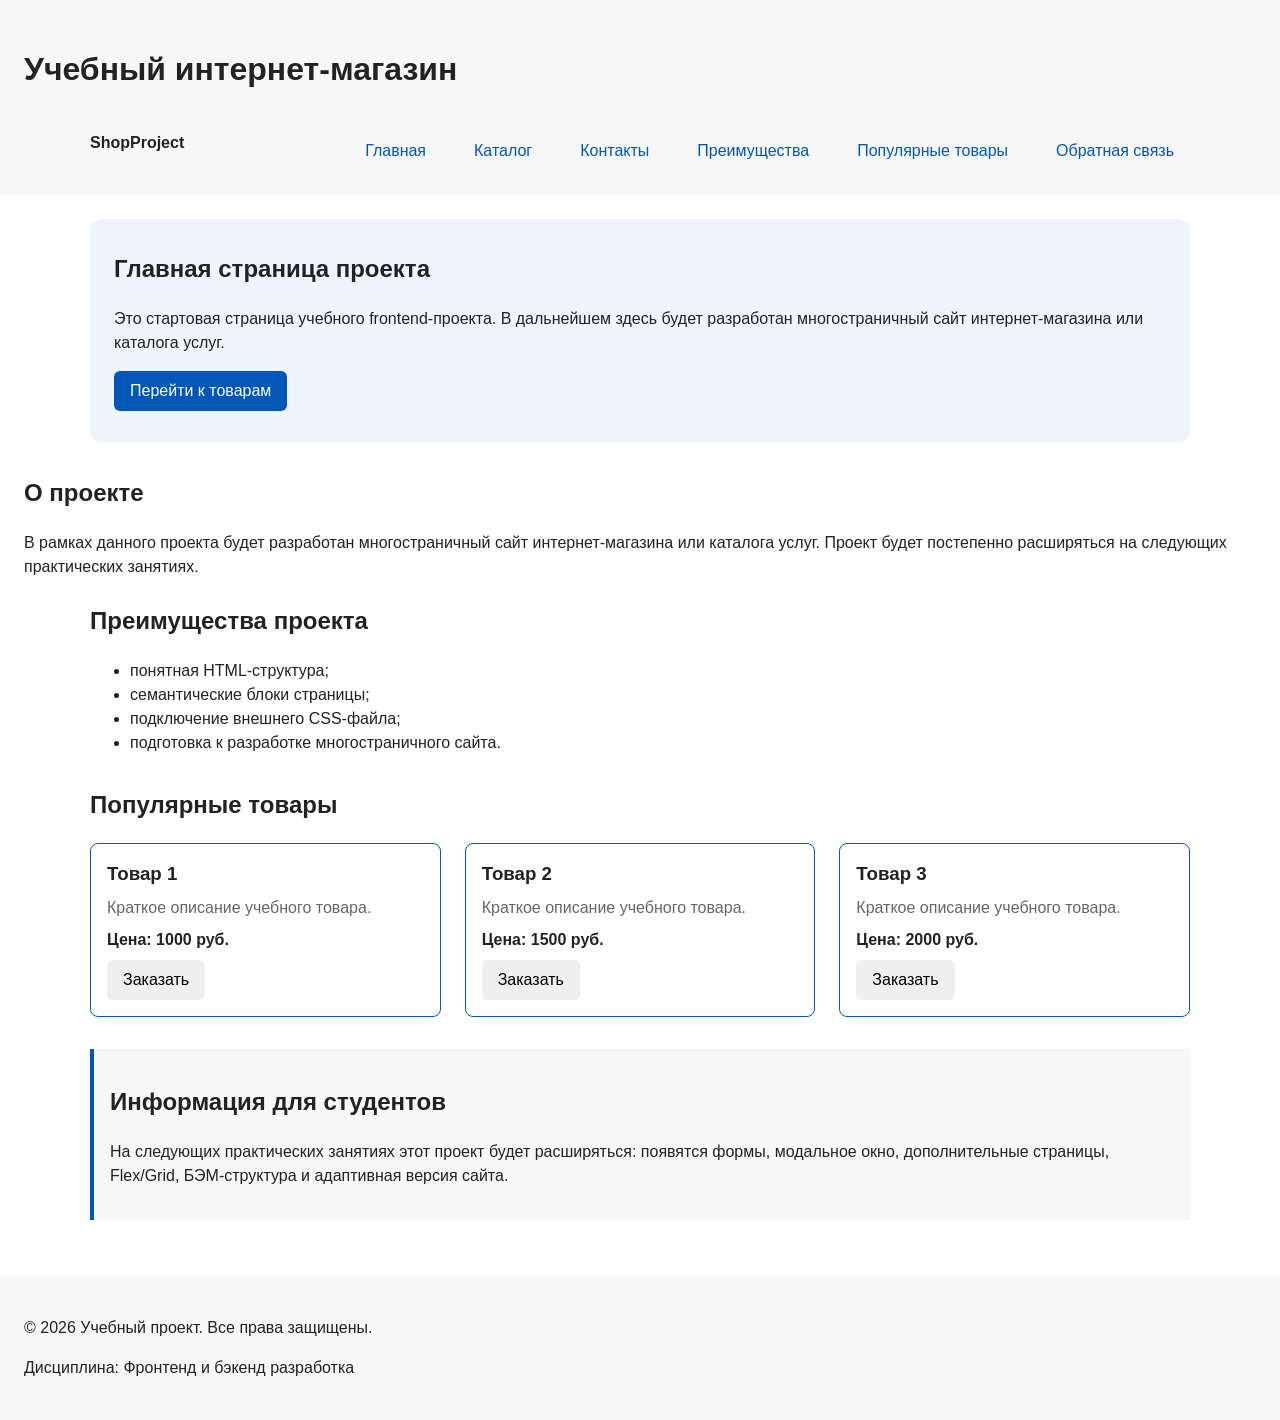
==== commit aba3a840: "refactor: apply BEM naming to CSS classes" ====
--- a/index.html
+++ b/index.html
@@ -13,9 +13,9 @@
 </head>
 <body>
 
-  <header>
+  <header class="site-header">
     <h1>Учебный интернет-магазин</h1>
-    <div class="site-header">
+    <div class="site-header__inner">
       <a class="site-header__logo" href="index.html">ShopProject</a>
       
       <!-- Навигация -->
@@ -41,7 +41,7 @@
         В дальнейшем здесь будет разработан многостраничный сайт
         интернет-магазина или каталога услуг.
       </p>
-      <a class="button" href="#popular">Перейти к товарам</a>
+      <a class="button button--primary" href="#popular">Перейти к товарам</a>
     </section>
 
     <section>
@@ -68,29 +68,29 @@
       <h2>Популярные товары</h2>
 
       <div class="products-grid">
-        <article class="product-card">
-          <h3>Товар 1</h3>
-          <p>Краткое описание учебного товара.</p>
-          <p>Цена: 1000 руб.</p>
+        <article class="product-card product-card--featured">
+          <h3 class="product-card__title">Товар 1</h3>
+          <p class="product-card__description">Краткое описание учебного товара.</p>
+          <p class="product-card__price">Цена: 1000 руб.</p>
           <button class="button product-card__button" type="button" data-product="Товар 1">
             Заказать
           </button>
         </article>
 
-        <article class="product-card">
-          <h3>Товар 2</h3>
-          <p>Краткое описание учебного товара.</p>
-          <p>Цена: 1500 руб.</p>
-          <button class="button product-card__button" type="button" data-product="Товар 2">
+        <article class="product-card product-card--featured">
+          <h3 class="product-card__title">Товар 2</h3>
+          <p class="product-card__description">Краткое описание учебного товара.</p>
+          <p class="product-card__price">Цена: 1500 руб.</p>
+          <button class="button product-card__button" type="button" data-product="Товар 1">
             Заказать
           </button>
         </article>
 
-        <article class="product-card">
-          <h3>Товар 3</h3>
-          <p>Краткое описание учебного товара.</p>
-          <p>Цена: 2000 руб.</p>
-          <button class="button product-card__button" type="button" data-product="Товар 3">
+        <article class="product-card product-card--featured">
+          <h3 class="product-card__title">Товар 3</h3>
+          <p class="product-card__description">Краткое описание учебного товара.</p>
+          <p class="product-card__price">Цена: 2000 руб.</p>
+          <button class="button product-card__button" type="button" data-product="Товар 1">
             Заказать
           </button>
         </article>
@@ -108,21 +108,22 @@
     </aside>
   </main>
 
-  <footer id="contacts">
+  <footer class="site-footer" id="contacts">
     <p>&copy; 2026 Учебный проект. Все права защищены.</p>
     <p>Дисциплина: Фронтенд и бэкенд разработка</p>
   </footer>
 
   <dialog class="order-dialog" id="order-dialog" aria-labelledby="order-dialog-title">
-    <h2 id="order-dialog-title">Оформление заявки</h2>
+    <h2 class="order-dialog__tittle" id="order-dialog-title">Оформление заявки</h2>
 
     <form class="order-form" id="order-form" action="#" method="post" novalidate>
       <input id="selected-product" name="selected-product" type="hidden">
 
-      <div class="form-field">
-        <label for="order-name">Имя</label>
+      <div class="order-form__field">
+        <label class="order-form__label" for="order-name">Имя</label>
         <input
           id="order-name"
+          class="order-form__input"
           name="name"
           type="text"
           placeholder="Введите ваше имя"
@@ -132,10 +133,11 @@
         >
       </div>
 
-      <div class="form-field">
-        <label for="order-email">E-mail</label>
+      <div class="order-form__field">
+        <label class="order-form__label" for="order-email">E-mail</label>
         <input
           id="order-email"
+          class="order-form__input"
           name="email"
           type="email"
           placeholder="example@mail.ru"
@@ -144,10 +146,11 @@
         >
       </div>
 
-      <div class="form-field">
-        <label for="order-phone">Телефон</label>
+      <div class="order-form__field">
+        <label class="order-form__label" for="order-phone">Телефон</label>
         <input
           id="order-phone"
+          class="order-form__input"
           name="phone"
           type="tel"
           inputmode="tel"
@@ -155,21 +158,22 @@
           pattern="^\+7 \(\d{3}\) \d{3}-\d{2}-\d{2}$"
           required
         >
-        <small>Формат: +7 (900) 000-00-00</small>
-      </div>
-
-      <div class="form-field">
-        <label for="order-date">Дата связи</label>
+        <small class="order-form__small">Формат: +7 (900) 000-00-00</small>
+      </div>
+
+      <div class="order-form__field">
+        <label class="order-form__label" for="order-date">Дата связи</label>
         <input
           id="order-date"
+          class="order-form__input"
           name="date"
           type="date"
         >
       </div>
 
-      <div class="form-field">
-        <label for="order-topic">Тема заявки</label>
-        <select id="order-topic" name="topic" required>
+      <div class="order-form__field">
+        <label class="order-form__label" for="order-topic">Тема заявки</label>
+        <select id="order-topic" class="order-form__select" name="topic" required>
           <option value="">Выберите тему</option>
           <option value="product">Заказ товара</option>
           <option value="consultation">Консультация</option>
@@ -177,20 +181,22 @@
         </select>
       </div>
 
-      <div class="form-field">
-        <label for="order-comment">Комментарий</label>
+      <div class="order-form__field">
+        <label class="order-form__label" for="order-comment">Комментарий</label>
         <textarea
           id="order-comment"
+          class="order-form__textarea"
           name="comment"
           rows="4"
           placeholder="Укажите дополнительную информацию"
         ></textarea>
       </div>
 
-      <div class="form-field form-field--checkbox">
-        <label>
+      <div class="order-form__field form-field--checkbox">
+        <label class="order-form__label">
           <input
             id="order-agreement"
+            class="order-form__select"
             name="agreement"
             type="checkbox"
             required
@@ -199,9 +205,9 @@
         </label>
       </div>
 
-      <div class="form-actions">
-        <button type="button" id="close-order-dialog">Закрыть</button>
-        <button type="submit">Отправить заявку</button>
+      <div class="order-form__actions">
+        <button class="button button--secondary" type="button" id="close-order-dialog">Закрыть</button>
+        <button class="button button-primary" type="submit">Отправить заявку</button>
       </div>
     </form>
   </dialog>
--- a/css/style.css
+++ b/css/style.css
@@ -59,10 +59,6 @@
   padding: var(--space-lg);
 }
 
-header {
-  background-color: var(--color-surface);
-}
-
 footer {
   background-color: var(--color-surface);
 }
@@ -93,27 +89,28 @@
   outline-offset: 3px;
 }
 
-/*
-  Ограничиваем ширину содержимого шапки,
-  чтобы оно не растягивалось слишком сильно на широких экранах.
-*/
+/* Шапка — на всю ширину */
 .site-header {
+  padding: var(--space-lg);
+  background-color: var(--color-surface);
+}
+
+/* Внутренний контейнер — ограничивает контент */
+.site-header__inner {
+  max-width: var(--container-width);
+  margin: 0 auto;
   display: flex;
   flex-wrap: wrap;
   align-items: center;
   justify-content: space-between;
   gap: var(--space-md) var(--space-lg);
-  max-width: var(--container-width);
-  margin: 0 auto;
-}
-
-/*
-  Оформляем текстовый логотип.
-*/
+  padding: 0; /* или нужные отступы */
+}
+
 .site-header__logo {
-  font-weight: bold;
+  font-weight: 700;
+  color: var(--color-text);
   text-decoration: none;
-  color: var(--color-text);
 }
 
 /*
@@ -148,8 +145,10 @@
 */
 .site-nav__link {
   display: inline-block;
+  padding: var(--space-sm) var(--space-md);
   color: var(--color-primary);
   text-decoration: none;
+  border-radius: var(--radius-sm);
 }
 
 /*
@@ -157,7 +156,18 @@
   Подробно состояния интерфейса будут рассмотрены в практической работе 1.7.
 */
 .site-nav__link:hover {
-  text-decoration: underline;
+  color: var(--color-white);
+  background-color: var(--color-primary);
+}
+
+.site-nav__link:focus-visible {
+  outline: 2px solid var(--color-primary);
+  outline-offset: 3px;
+}
+
+.site-nav__link--active {
+  color: var(--color-white);
+  background-color: var(--color-primary);
 }
 
 /* ===============================
@@ -209,6 +219,14 @@
   background-color: var(--color-bg);
 }
 
+.product-card--featured {
+  border-color: var(--color-primary);
+}
+
+.product-card--discount {
+  border-color: var(--color-danger);
+}
+
 .product-card .button {
   margin-top: auto;
   align-self: flex-start;
@@ -218,14 +236,23 @@
   border-color: var(--color-primary);
 }
 
-.product-card__title,
-.product-card__description,
+.product-card__title {
+  margin: 0;
+  color: var(--color-text);
+}
+
+.product-card__description {
+  margin: 0;
+  color: var(--color-muted);
+}
+
 .product-card__price {
   margin: 0;
-}
-
-.product-card__price {
-  font-weight: bold;
+  font-weight: 700;
+}
+
+.product-card--discount .product-card__price {
+  color: var(--color-danger);
 }
 
 .product-card__button {
@@ -245,16 +272,31 @@
 .button {
   display: inline-block;
   padding: var(--space-sm) var(--space-md);
+  border: none;
+  border-radius: var(--radius-sm);
+  font: inherit;
+  text-decoration: none;
+  cursor: pointer;
+}
+
+.button--primary {
   color: var(--color-white);
   background-color: var(--color-primary);
-  text-decoration: none;
-  border: none;
-  border-radius: var(--radius-sm);
-  cursor: pointer;
-}
-
-.button:hover {
+}
+
+.button--primary:hover {
   background-color: var(--color-primary-dark);
+}
+
+.button--secondary {
+  color: var(--color-primary);
+  background-color: transparent;
+  border: 1px solid var(--color-primary);
+}
+
+.button--secondary:hover {
+  color: var(--color-white);
+  background-color: var(--color-primary);
 }
 
 .button:focus-visible {
@@ -262,7 +304,8 @@
   outline-offset: 3px;
 }
 
-.button:disabled {
+.button:disabled,
+.button--disabled {
   opacity: 0.6;
   cursor: not-allowed;
 }
@@ -344,14 +387,15 @@
   color: var(--color-muted);
 }
 
-.breadcrumbs a {
+.breadcrumbs__link {
   color: var(--color-primary);
 }
 
-.breadcrumbs span::before {
+.breadcrumbs__current::before {
   content: " / ";
   color: var(--color-muted);
 }
+
 
 /* ===============================
    5. Форма и модальное окно
@@ -368,18 +412,22 @@
   background-color: rgba(0, 0, 0, 0.5);
 }
 
-.form-field {
+.order-dialog__title {
+  margin-top: 0;
+}
+
+.order-form__field {
   margin-bottom: var(--space-md);
 }
 
-.form-field label {
+.order-form__label {
   display: block;
   margin-bottom: var(--space-xs);
 }
 
-.form-field input,
-.form-field select,
-.form-field textarea {
+.order-form__input,
+.order-form__select,
+.order-form__textarea {
   width: 100%;
   padding: 10px 12px;
   border: 1px solid var(--color-border);
@@ -387,11 +435,11 @@
   font: inherit;
 }
 
-.form-field input[type="checkbox"] {
+.order-form__field input[type="checkbox"] {
   width: auto;
 }
 
-.form-field small {
+.order-form__small {
   display: block;
   margin-top: var(--space-xs);
   color: var(--color-muted);
@@ -400,20 +448,26 @@
 /*
   Видимый фокус для клавиатурной навигации.
 */
-.form-field input:hover,
-.form-field select:hover,
-.form-field textarea:hover {
+.order-form__input:hover,
+.order-form__select:hover,
+.order-form__textarea:hover {
   border-color: var(--color-primary);
 }
 
-.form-field input:focus-visible,
-.form-field select:focus-visible,
-.form-field textarea:focus-visible,
-.form-actions button:focus-visible {
+.order-form__input:focus-visible,
+.order-form__select:focus-visible,
+.order-form__textarea:focus-visible {
   outline: 2px solid var(--color-primary);
   outline-offset: 3px;
 }
 
+.order-form__actions {
+  display: flex;
+  gap: var(--space-md);
+  margin-top: var(--space-lg);
+}
+
+
 [aria-invalid="true"] {
   border-color: var(--color-danger);
 }
@@ -421,7 +475,7 @@
 /*
   Кнопки формы.
 */
-.form-actions {
+.order-form__actions {
   display: flex;
   gap: 12px;
   margin-top: 20px;
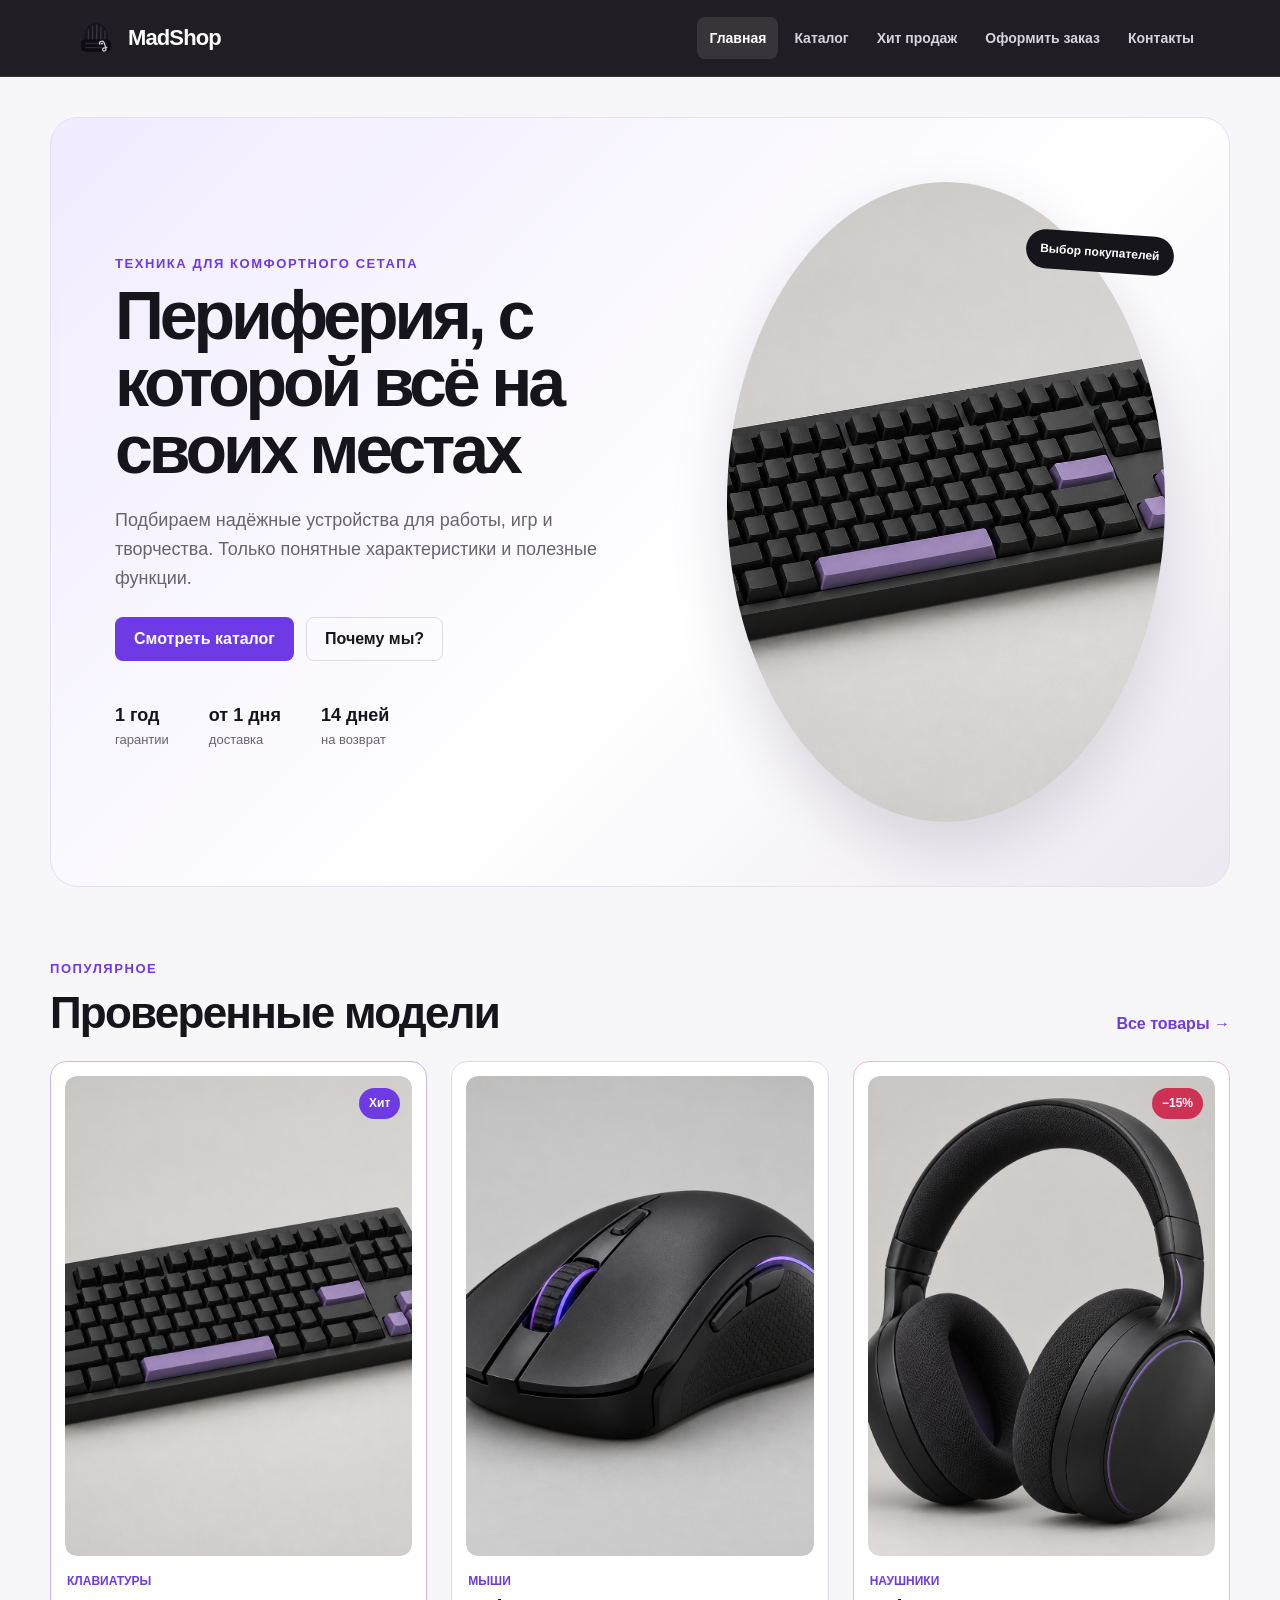
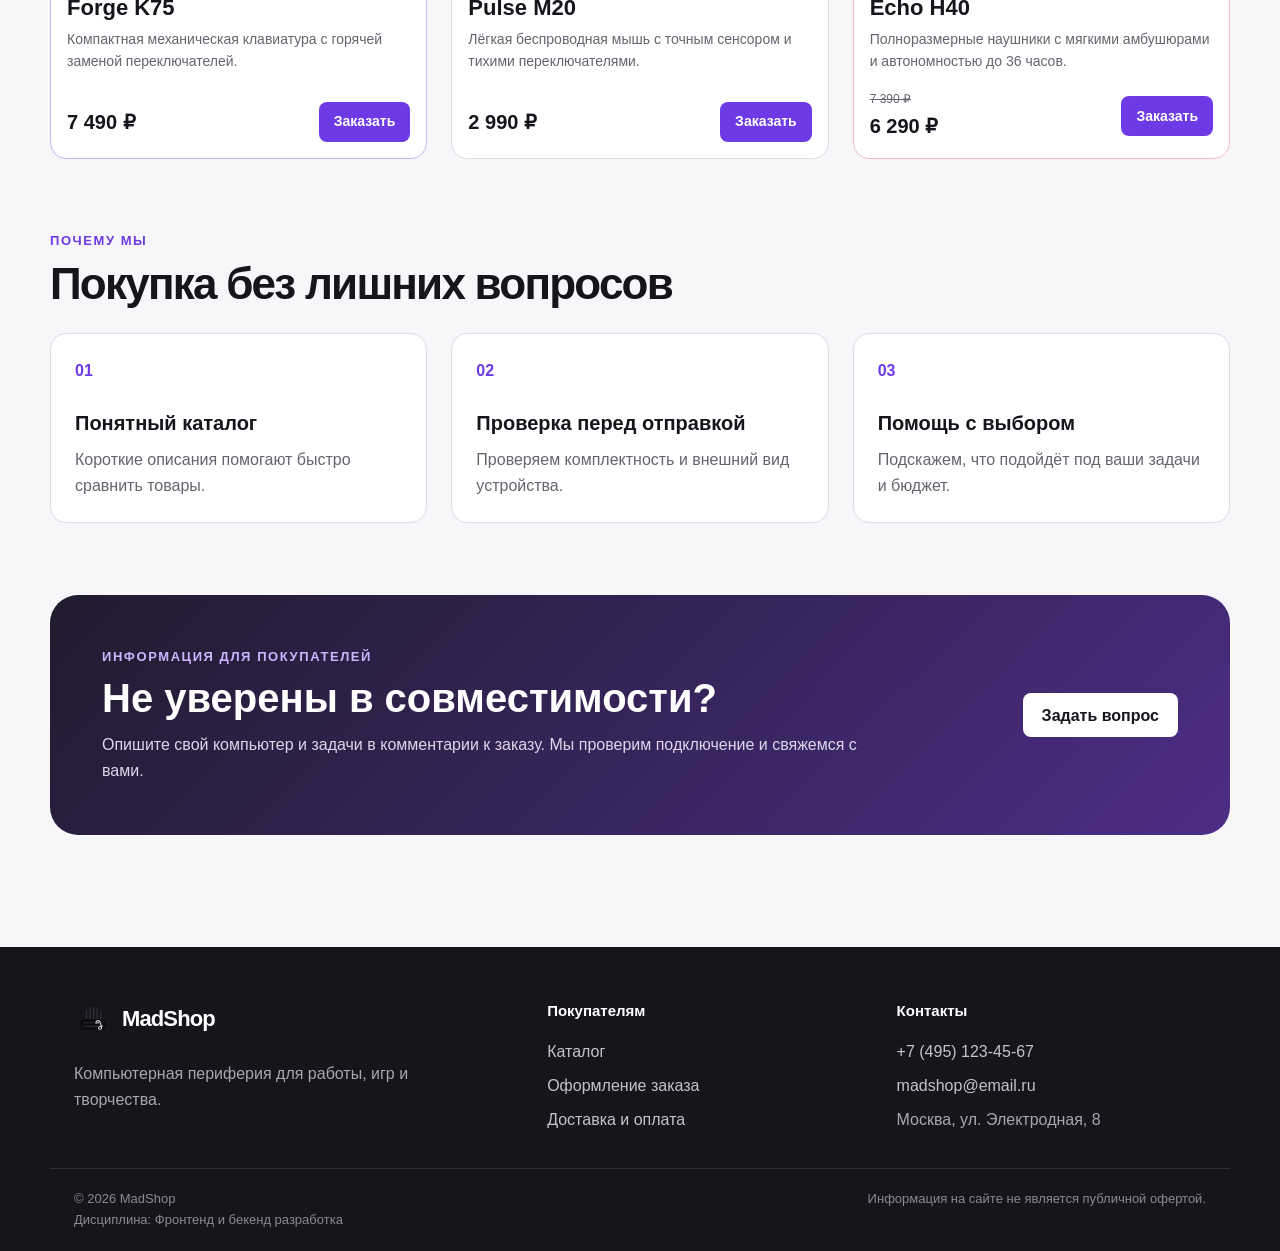
==== commit 206e903e: "feat: updated style and structure of site" ====
--- a/index.html
+++ b/index.html
@@ -3,177 +3,295 @@
 <head>
   <meta charset="UTF-8">
   <meta name="viewport" content="width=device-width, initial-scale=1.0">
+  <meta name="description" content="MadShop — магазин компьютерной периферии для работы, игр и творчества.">
   <meta property="og:type" content="website">
-  <meta property="og:title" content="Учебный интернет-магазин">
-  <meta property="og:description" content="Учебный frontend-проект интернет-магазина.">
-  <meta property="og:image" content="https://username.github.io/kr1-html-css-shop/images/preview.jpg">
-  <title>Каталог товаров</title>
+  <meta property="og:title" content="MadShop — компьютерная периферия">
+  <meta property="og:description" content="Клавиатуры, мыши, наушники и аксессуары для удобного рабочего места.">
+  <meta property="og:image" content="https://m1qght.github.io/kr1-html-css-shop/images/keyboard-forge-k75.png">
+  <title>MadShop — компьютерная периферия</title>
+  <link rel="icon" href="images/madshop-logo.svg" type="image/svg+xml">
   <link rel="stylesheet" href="css/style.css">
   <script src="js/main.js" defer></script>
 </head>
 <body>
+  <a class="skip-link" href="#main-content">Перейти к содержимому</a>
 
   <header class="site-header">
-    <h1>Учебный интернет-магазин</h1>
     <div class="site-header__inner">
-      <a class="site-header__logo" href="index.html">ShopProject</a>
-      
-      <!-- Навигация -->
+      <a class="site-header__brand" href="index.html" aria-label="MadShop — на главную">
+        <img class="site-header__logo" src="images/madshop-logo.svg" width="48" height="48" alt="">
+        <span class="site-header__name">MadShop</span>
+      </a>
+
       <nav class="site-nav" aria-label="Основная навигация">
         <ul class="site-nav__list">
-          <li class="site-nav__item"><a class="site-nav__link" href="index.html">Главная</a></li>
-          <li class="site-nav__item"><a class="site-nav__link" href="catalog.html">Каталог</a></li>
-          <li class="site-nav__item"><a class="site-nav__link" href="contacts.html">Контакты</a></li>
-          <li class="site-nav__item"><a class="site-nav__link" href="#advantages">Преимущества</a></li>
-          <li class="site-nav__item"><a class="site-nav__link" href="#popular">Популярные товары</a></li>
-          <li class="site-nav__item"><a class="site-nav__link" href="#contacts">Обратная связь</a></li>
+          <li class="site-nav__item">
+            <a class="site-nav__link site-nav__link--active" href="index.html" aria-current="page">Главная</a>
+          </li>
+          <li class="site-nav__item">
+            <a class="site-nav__link" href="catalog.html">Каталог</a>
+          </li>
+          <li class="site-nav__item">
+            <a class="site-nav__link" href="product.html">Хит продаж</a>
+          </li>
+          <li class="site-nav__item">
+            <a class="site-nav__link" href="order.html">Оформить заказ</a>
+          </li>
+          <li class="site-nav__item">
+            <a class="site-nav__link" href="contacts.html">Контакты</a>
+          </li>
         </ul>
       </nav>
     </div>
   </header>
 
-  <!-- Основное содержимое страницы -->
-  <main>
+  <main id="main-content">
     <section class="hero">
-      <h2>Главная страница проекта</h2>
-      <p>
-        Это стартовая страница учебного frontend-проекта.
-        В дальнейшем здесь будет разработан многостраничный сайт
-        интернет-магазина или каталога услуг.
-      </p>
-      <a class="button button--primary" href="#popular">Перейти к товарам</a>
+      <div class="hero__content">
+        <p class="hero__eyebrow">Техника для комфортного сетапа</p>
+        <h1 class="hero__title">Периферия, с которой всё на своих местах</h1>
+        <p class="hero__text">
+          Подбираем надёжные устройства для работы, игр и творчества.
+          Только понятные характеристики и полезные функции.
+        </p>
+
+        <div class="hero__actions">
+          <a class="button button--primary" href="catalog.html">Смотреть каталог</a>
+          <a class="button button--secondary" href="#advantages">Почему мы?</a>
+        </div>
+
+        <ul class="hero__facts" aria-label="Преимущества заказа">
+          <li class="hero__fact">
+            <strong>1 год</strong>
+            <span>гарантии</span>
+          </li>
+          <li class="hero__fact">
+            <strong>от 1 дня</strong>
+            <span>доставка</span>
+          </li>
+          <li class="hero__fact">
+            <strong>14 дней</strong>
+            <span>на возврат</span>
+          </li>
+        </ul>
+      </div>
+
+      <div class="hero__visual">
+        <span class="hero__badge">Выбор покупателей</span>
+        <img
+          class="hero__image"
+          src="images/keyboard-forge-k75.png"
+          width="640"
+          height="640"
+          alt="Механическая клавиатура Forge K75"
+        >
+      </div>
     </section>
 
-    <section>
-      <h2>О проекте</h2>
-      <p>
-        В рамках данного проекта будет разработан многостраничный сайт
-        интернет-магазина или каталога услуг. Проект будет постепенно
-        расширяться на следующих практических занятиях.
-      </p>
-    </section>
-
-    <section class="section" id="advantages">
-      <h2>Преимущества проекта</h2>
-    
-      <ul class="advantages-list">
-        <li>понятная HTML-структура;</li>
-        <li>семантические блоки страницы;</li>
-        <li>подключение внешнего CSS-файла;</li>
-        <li>подготовка к разработке многостраничного сайта.</li>
-      </ul>
-    </section>
-
     <section class="section" id="popular">
-      <h2>Популярные товары</h2>
+      <div class="section__heading">
+        <div>
+          <p class="section__eyebrow">Популярное</p>
+          <h2 class="section__title">Проверенные модели</h2>
+        </div>
+        <a class="text-link" href="catalog.html">Все товары <span aria-hidden="true">→</span></a>
+      </div>
 
       <div class="products-grid">
         <article class="product-card product-card--featured">
-          <h3 class="product-card__title">Товар 1</h3>
-          <p class="product-card__description">Краткое описание учебного товара.</p>
-          <p class="product-card__price">Цена: 1000 руб.</p>
-          <button class="button product-card__button" type="button" data-product="Товар 1">
-            Заказать
-          </button>
-        </article>
-
-        <article class="product-card product-card--featured">
-          <h3 class="product-card__title">Товар 2</h3>
-          <p class="product-card__description">Краткое описание учебного товара.</p>
-          <p class="product-card__price">Цена: 1500 руб.</p>
-          <button class="button product-card__button" type="button" data-product="Товар 1">
-            Заказать
-          </button>
-        </article>
-
-        <article class="product-card product-card--featured">
-          <h3 class="product-card__title">Товар 3</h3>
-          <p class="product-card__description">Краткое описание учебного товара.</p>
-          <p class="product-card__price">Цена: 2000 руб.</p>
-          <button class="button product-card__button" type="button" data-product="Товар 1">
-            Заказать
-          </button>
+          <span class="product-card__badge">Хит</span>
+          <a class="product-card__image-link" href="product.html" aria-label="Подробнее о клавиатуре Forge K75">
+            <img
+              class="product-card__image"
+              src="images/keyboard-forge-k75.png"
+              width="480"
+              height="480"
+              alt="Чёрная механическая клавиатура Forge K75"
+              loading="lazy"
+            >
+          </a>
+          <p class="product-card__category">Клавиатуры</p>
+          <h3 class="product-card__title">
+            <a href="product.html">Forge K75</a>
+          </h3>
+          <p class="product-card__description">
+            Компактная механическая клавиатура с горячей заменой переключателей.
+          </p>
+          <div class="product-card__footer">
+            <p class="product-card__price">7 490 ₽</p>
+            <button class="button button--primary product-card__button" type="button" data-product="Forge K75">
+              Заказать
+            </button>
+          </div>
+        </article>
+
+        <article class="product-card">
+          <a class="product-card__image-link" href="order.html?product=Pulse%20M20" aria-label="Заказать мышь Pulse M20">
+            <img
+              class="product-card__image"
+              src="images/mouse-pulse-m20.png"
+              width="480"
+              height="480"
+              alt="Чёрная беспроводная мышь Pulse M20"
+              loading="lazy"
+            >
+          </a>
+          <p class="product-card__category">Мыши</p>
+          <h3 class="product-card__title">Pulse M20</h3>
+          <p class="product-card__description">
+            Лёгкая беспроводная мышь с точным сенсором и тихими переключателями.
+          </p>
+          <div class="product-card__footer">
+            <p class="product-card__price">2 990 ₽</p>
+            <button class="button button--primary product-card__button" type="button" data-product="Pulse M20">
+              Заказать
+            </button>
+          </div>
+        </article>
+
+        <article class="product-card product-card--discount">
+          <span class="product-card__badge">−15%</span>
+          <a class="product-card__image-link" href="order.html?product=Echo%20H40" aria-label="Заказать наушники Echo H40">
+            <img
+              class="product-card__image"
+              src="images/headphones-echo-h40.png"
+              width="480"
+              height="480"
+              alt="Чёрные беспроводные наушники Echo H40"
+              loading="lazy"
+            >
+          </a>
+          <p class="product-card__category">Наушники</p>
+          <h3 class="product-card__title">Echo H40</h3>
+          <p class="product-card__description">
+            Полноразмерные наушники с мягкими амбушюрами и автономностью до 36 часов.
+          </p>
+          <div class="product-card__footer">
+            <p class="product-card__price">
+              <span class="product-card__old-price">7 390 ₽</span>
+              6 290 ₽
+            </p>
+            <button class="button button--primary product-card__button" type="button" data-product="Echo H40">
+              Заказать
+            </button>
+          </div>
         </article>
       </div>
     </section>
 
-
-    <aside class="aside-info">
-      <h2>Информация для студентов</h2>
-      <p>
-        На следующих практических занятиях этот проект будет расширяться:
-        появятся формы, модальное окно, дополнительные страницы, Flex/Grid,
-        БЭМ-структура и адаптивная версия сайта.
-      </p>
+    <section class="section" id="advantages">
+      <div class="section__heading">
+        <div>
+          <p class="section__eyebrow">Почему мы</p>
+          <h2 class="section__title">Покупка без лишних вопросов</h2>
+        </div>
+      </div>
+
+      <div class="advantages-grid">
+        <article class="advantage-card">
+          <span class="advantage-card__number">01</span>
+          <h3 class="advantage-card__title">Понятный каталог</h3>
+          <p class="advantage-card__text">Короткие описания помогают быстро сравнить товары.</p>
+        </article>
+        <article class="advantage-card">
+          <span class="advantage-card__number">02</span>
+          <h3 class="advantage-card__title">Проверка перед отправкой</h3>
+          <p class="advantage-card__text">Проверяем комплектность и внешний вид устройства.</p>
+        </article>
+        <article class="advantage-card">
+          <span class="advantage-card__number">03</span>
+          <h3 class="advantage-card__title">Помощь с выбором</h3>
+          <p class="advantage-card__text">Подскажем, что подойдёт под ваши задачи и бюджет.</p>
+        </article>
+      </div>
+    </section>
+
+    <aside class="buyer-note">
+      <div>
+        <p class="buyer-note__eyebrow">Информация для покупателей</p>
+        <h2 class="buyer-note__title">Не уверены в совместимости?</h2>
+        <p class="buyer-note__text">
+          Опишите свой компьютер и задачи в комментарии к заказу.
+          Мы проверим подключение и свяжемся с вами.
+        </p>
+      </div>
+      <a class="button button--light" href="contacts.html">Задать вопрос</a>
     </aside>
   </main>
 
-  <footer class="site-footer" id="contacts">
-    <p>&copy; 2026 Учебный проект. Все права защищены.</p>
-    <p>Дисциплина: Фронтенд и бэкенд разработка</p>
+  <footer class="site-footer">
+    <div class="site-footer__inner">
+      <div class="site-footer__about">
+        <a class="site-footer__brand" href="index.html">
+          <img src="images/madshop-logo.svg" width="40" height="40" alt="">
+          <span>MadShop</span>
+        </a>
+        <p>Компьютерная периферия для работы, игр и творчества.</p>
+      </div>
+
+      <div class="site-footer__column">
+        <h2 class="site-footer__title">Покупателям</h2>
+        <ul class="site-footer__list">
+          <li><a href="catalog.html">Каталог</a></li>
+          <li><a href="order.html">Оформление заказа</a></li>
+          <li><a href="contacts.html#delivery">Доставка и оплата</a></li>
+        </ul>
+      </div>
+
+      <div class="site-footer__column">
+        <h2 class="site-footer__title">Контакты</h2>
+        <address class="site-footer__address">
+          <a href="tel:+74951234567">+7 (495) 123-45-67</a>
+          <a href="mailto:madshop@email.ru">madshop@email.ru</a>
+          <span>Москва, ул. Электродная, 8</span>
+        </address>
+      </div>
+    </div>
+
+    <div class="site-footer__bottom">
+      <p>
+        © 2026 MadShop <br>
+        Дисциплина: Фронтенд и бекенд разработка
+      </p>
+      <p>Информация на сайте не является публичной офертой.</p>
+    </div>
   </footer>
 
   <dialog class="order-dialog" id="order-dialog" aria-labelledby="order-dialog-title">
-    <h2 class="order-dialog__tittle" id="order-dialog-title">Оформление заявки</h2>
+    <div class="order-dialog__header">
+      <div>
+        <p class="order-dialog__eyebrow">Быстрый заказ</p>
+        <h2 class="order-dialog__title" id="order-dialog-title">Оставьте контакты</h2>
+      </div>
+      <button class="order-dialog__close" type="button" id="close-order-dialog" aria-label="Закрыть окно">×</button>
+    </div>
+
+    <p class="order-dialog__text">
+      Менеджер уточнит наличие, способ получения и итоговую стоимость.
+    </p>
 
     <form class="order-form" id="order-form" action="#" method="post" novalidate>
       <input id="selected-product" name="selected-product" type="hidden">
 
       <div class="order-form__field">
         <label class="order-form__label" for="order-name">Имя</label>
-        <input
-          id="order-name"
-          class="order-form__input"
-          name="name"
-          type="text"
-          placeholder="Введите ваше имя"
-          minlength="2"
-          autocomplete="given-name"
-          required
-        >
+        <input class="order-form__input" id="order-name" name="name" type="text" minlength="2" autocomplete="name" placeholder="Например, Максим" required>
       </div>
 
       <div class="order-form__field">
         <label class="order-form__label" for="order-email">E-mail</label>
-        <input
-          id="order-email"
-          class="order-form__input"
-          name="email"
-          type="email"
-          placeholder="example@mail.ru"
-          autocomplete="email"
-          required
-        >
+        <input class="order-form__input" id="order-email" name="email" type="email" autocomplete="email" placeholder="mail@example.ru" required>
       </div>
 
       <div class="order-form__field">
         <label class="order-form__label" for="order-phone">Телефон</label>
-        <input
-          id="order-phone"
-          class="order-form__input"
-          name="phone"
-          type="tel"
-          inputmode="tel"
-          placeholder="+7 (900) 000-00-00"
-          pattern="^\+7 \(\d{3}\) \d{3}-\d{2}-\d{2}$"
-          required
-        >
-        <small class="order-form__small">Формат: +7 (900) 000-00-00</small>
-      </div>
-
-      <div class="order-form__field">
-        <label class="order-form__label" for="order-date">Дата связи</label>
-        <input
-          id="order-date"
-          class="order-form__input"
-          name="date"
-          type="date"
-        >
+        <input class="order-form__input" id="order-phone" name="phone" type="tel" inputmode="tel" autocomplete="tel" placeholder="+7 (900) 000-00-00" pattern="^\+7 \(\d{3}\) \d{3}-\d{2}-\d{2}$" required>
+        <small class="order-form__hint">Формат: +7 (900) 000-00-00</small>
       </div>
 
       <div class="order-form__field">
         <label class="order-form__label" for="order-topic">Тема заявки</label>
-        <select id="order-topic" class="order-form__select" name="topic" required>
+        <select class="order-form__select" id="order-topic" name="topic" required>
           <option value="">Выберите тему</option>
           <option value="product">Заказ товара</option>
           <option value="consultation">Консультация</option>
@@ -183,38 +301,24 @@
 
       <div class="order-form__field">
         <label class="order-form__label" for="order-comment">Комментарий</label>
-        <textarea
-          id="order-comment"
-          class="order-form__textarea"
-          name="comment"
-          rows="4"
-          placeholder="Укажите дополнительную информацию"
-        ></textarea>
-      </div>
-
-      <div class="order-form__field form-field--checkbox">
-        <label class="order-form__label">
-          <input
-            id="order-agreement"
-            class="order-form__select"
-            name="agreement"
-            type="checkbox"
-            required
-          >
-          Я согласен на обработку данных
-        </label>
-      </div>
+        <textarea class="order-form__textarea" id="order-comment" name="comment" rows="3" placeholder="Дополнительные пожелания"></textarea>
+      </div>
+
+      <label class="order-form__check">
+        <input name="agreement" type="checkbox" required>
+        <span>Согласен на обработку данных для связи по заявке</span>
+      </label>
 
       <div class="order-form__actions">
-        <button class="button button--secondary" type="button" id="close-order-dialog">Закрыть</button>
-        <button class="button button-primary" type="submit">Отправить заявку</button>
+        <button class="button button--secondary" type="button" id="cancel-order-dialog">Отмена</button>
+        <button class="button button--primary" type="submit">Отправить заявку</button>
       </div>
     </form>
   </dialog>
 
-  <p class="success-message" id="success-message" hidden>
-    Форма успешно отправлена!
-  </p>
-
+  <div class="toast" id="success-message" role="status" aria-live="polite" hidden>
+    <strong>Заявка отправлена</strong>
+    <span>Мы свяжемся с вами в ближайшее время.</span>
+  </div>
 </body>
 </html>
--- a/css/style.css
+++ b/css/style.css
@@ -1,41 +1,42 @@
-/* ===============================
+/* ==============================
    1. Переменные проекта
-   =============================== */
+   ============================== */
 
 :root {
-  /* Основные цвета проекта */
-  --color-bg: #ffffff;
-  --color-text: #222222;
-  --color-muted: #666666;
-  --color-primary: #0057b8;
-  --color-primary-dark: #003f86;
-  --color-border: #dddddd;
-  --color-surface: #f7f7f7;
-  --color-surface-accent: #eef5ff;
-  --color-danger: #b00020;
-  --color-success: #168a2f;
-  --color-success-bg: #eefaf0;
+  --color-bg: #f7f7fa;
+  --color-surface: #ffffff;
+  --color-surface-soft: #f0eef7;
+  --color-text: #17151c;
+  --color-muted: #68636f;
+  --color-primary: #6d3ae6;
+  --color-primary-dark: #5225bd;
+  --color-primary-soft: #eee8ff;
+  --color-dark: #17151c;
+  --color-border: #dedbe5;
+  --color-danger: #cf3155;
+  --color-success: #177a4b;
   --color-white: #ffffff;
 
-  /* Отступы */
+  --shadow-sm: 0 8px 24px rgba(30, 22, 47, 0.08);
+  --shadow-lg: 0 24px 60px rgba(30, 22, 47, 0.14);
+
   --space-xs: 4px;
   --space-sm: 8px;
   --space-md: 16px;
   --space-lg: 24px;
-  --space-xl: 32px;
-
-  /* Скругления */
-  --radius-sm: 6px;
-  --radius-md: 8px;
-  --radius-lg: 12px;
-
-  /* Размеры */
-  --container-width: 1100px;
-}
-
-/* ===============================
+  --space-xl: 40px;
+  --space-2xl: 72px;
+
+  --radius-sm: 8px;
+  --radius-md: 16px;
+  --radius-lg: 28px;
+
+  --container-width: 1180px;
+}
+
+/* ==============================
    2. Базовые стили
-   =============================== */
+   ============================== */
 
 * {
   box-sizing: border-box;
@@ -47,236 +48,252 @@
 
 body {
   margin: 0;
-  font-family: Arial, sans-serif;
-  line-height: 1.5;
   color: var(--color-text);
   background-color: var(--color-bg);
-}
-
-header,
-main,
-footer {
-  padding: var(--space-lg);
-}
-
-footer {
-  background-color: var(--color-surface);
-}
-
-section {
-  margin-bottom: 24px;
-}
-
-section h2 {
-  margin-top: 0;
-}
-
-
-/* ===============================
-   3. Общие элементы интерфейса
-   =============================== */
+  font-family: Inter, "Segoe UI", Arial, sans-serif;
+  line-height: 1.6;
+}
+
+img {
+  display: block;
+  max-width: 100%;
+}
 
 a {
-  color: var(--color-primary);
-}
-
-a:hover {
-  color: var(--color-primary-dark);
-}
-
-a:focus-visible {
-  outline: 2px solid var(--color-primary);
+  color: inherit;
+}
+
+button,
+input,
+select,
+textarea {
+  font: inherit;
+}
+
+button:focus-visible,
+a:focus-visible,
+input:focus-visible,
+select:focus-visible,
+textarea:focus-visible {
+  outline: 3px solid rgba(109, 58, 230, 0.38);
   outline-offset: 3px;
 }
 
-/* Шапка — на всю ширину */
+[hidden] {
+  display: none !important;
+}
+
+.skip-link {
+  position: fixed;
+  top: 12px;
+  left: 12px;
+  z-index: 100;
+  padding: 10px 14px;
+  color: var(--color-white);
+  background-color: var(--color-dark);
+  border-radius: var(--radius-sm);
+  transform: translateY(-160%);
+}
+
+.skip-link:focus {
+  transform: translateY(0);
+}
+
+/* ==============================
+   3. Шапка и навигация
+   ============================== */
+
 .site-header {
-  padding: var(--space-lg);
-  background-color: var(--color-surface);
-}
-
-/* Внутренний контейнер — ограничивает контент */
+  position: sticky;
+  top: 0;
+  z-index: 20;
+  color: var(--color-white);
+  background-color: rgba(23, 21, 28, 0.96);
+  border-bottom: 1px solid rgba(255, 255, 255, 0.1);
+  backdrop-filter: blur(14px);
+}
+
 .site-header__inner {
+  display: flex;
+  align-items: center;
+  justify-content: space-between;
+  gap: var(--space-lg);
   max-width: var(--container-width);
+  min-height: 76px;
   margin: 0 auto;
+  padding: 10px var(--space-lg);
+}
+
+.site-header__brand,
+.site-footer__brand {
+  display: inline-flex;
+  align-items: center;
+  gap: 10px;
+  color: inherit;
+  font-size: 22px;
+  font-weight: 800;
+  letter-spacing: -0.04em;
+  text-decoration: none;
+}
+
+.site-header__logo {
+  width: 44px;
+  height: 44px;
+}
+
+.site-nav__list {
   display: flex;
   flex-wrap: wrap;
   align-items: center;
+  gap: 4px;
+  margin: 0;
+  padding: 0;
+  list-style: none;
+}
+
+.site-nav__link {
+  display: block;
+  padding: 10px 12px;
+  color: #d7d3dc;
+  border-radius: var(--radius-sm);
+  font-size: 14px;
+  font-weight: 600;
+  text-decoration: none;
+  transition: color 0.2s ease, background-color 0.2s ease;
+}
+
+.site-nav__link:hover,
+.site-nav__link--active {
+  color: var(--color-white);
+  background-color: rgba(255, 255, 255, 0.1);
+}
+
+/* ==============================
+   4. Общая структура страниц
+   ============================== */
+
+main {
+  min-height: 60vh;
+  padding: var(--space-xl) var(--space-lg) var(--space-2xl);
+}
+
+.section,
+.page-intro,
+.breadcrumbs,
+.catalog-layout,
+.product-detail,
+.checkout-layout,
+.contact-grid,
+.contact-cta,
+.buyer-note {
+  max-width: var(--container-width);
+  margin-right: auto;
+  margin-left: auto;
+}
+
+.section {
+  margin-bottom: var(--space-2xl);
+}
+
+.section__heading {
+  display: flex;
+  align-items: flex-end;
   justify-content: space-between;
-  gap: var(--space-md) var(--space-lg);
-  padding: 0; /* или нужные отступы */
-}
-
-.site-header__logo {
-  font-weight: 700;
-  color: var(--color-text);
+  gap: var(--space-lg);
+  margin-bottom: var(--space-lg);
+}
+
+.section__eyebrow,
+.page-intro__eyebrow,
+.hero__eyebrow,
+.buyer-note__eyebrow,
+.contact-cta__eyebrow,
+.order-dialog__eyebrow {
+  margin: 0 0 var(--space-sm);
+  color: var(--color-primary);
+  font-size: 13px;
+  font-weight: 800;
+  letter-spacing: 0.12em;
+  text-transform: uppercase;
+}
+
+.section__title,
+.page-intro__title {
+  margin: 0;
+  font-size: clamp(28px, 4vw, 44px);
+  line-height: 1.12;
+  letter-spacing: -0.04em;
+}
+
+.text-link {
+  color: var(--color-primary);
+  font-weight: 750;
   text-decoration: none;
 }
 
-/*
-  Располагаем пункты меню в ряд с переносом на узких экранах.
-*/
-.site-nav__list {
+.text-link:hover {
+  color: var(--color-primary-dark);
+  text-decoration: underline;
+}
+
+.breadcrumbs {
   display: flex;
   flex-wrap: wrap;
-  justify-content: center;
-  align-items: center;
-  gap: var(--space-md);
-  padding: 0;
-  margin: var(--space-md) 0 0;
-  list-style: none;
-}
-
-.site-nav__list a {
-  display: inline-block;
-  padding: var(--space-sm) var(--space-md);
+  margin-bottom: var(--space-lg);
+  color: var(--color-muted);
+  font-size: 14px;
+}
+
+.breadcrumbs__link {
   color: var(--color-primary);
   text-decoration: none;
+}
+
+.breadcrumbs__link:hover {
+  text-decoration: underline;
+}
+
+.breadcrumbs__current::before,
+.breadcrumbs__link + .breadcrumbs__link::before {
+  content: " / ";
+  margin: 0 8px;
+  color: #aaa5b0;
+}
+
+.page-intro {
+  margin-bottom: var(--space-xl);
+  padding: 28px 0;
+}
+
+.page-intro__text {
+  max-width: 720px;
+  margin: var(--space-md) 0 0;
+  color: var(--color-muted);
+  font-size: 17px;
+}
+
+/* ==============================
+   5. Кнопки
+   ============================== */
+
+.button {
+  display: inline-flex;
+  align-items: center;
+  justify-content: center;
+  min-height: 44px;
+  padding: 10px 18px;
+  border: 1px solid transparent;
   border-radius: var(--radius-sm);
-}
-
-.site-nav__list a:hover {
-  color: var(--color-white);
-  background-color: var(--color-primary);
-}
-
-/*
-  Оформляем ссылки меню.
-*/
-.site-nav__link {
-  display: inline-block;
-  padding: var(--space-sm) var(--space-md);
-  color: var(--color-primary);
-  text-decoration: none;
-  border-radius: var(--radius-sm);
-}
-
-/*
-  При наведении мыши подчёркиваем ссылку.
-  Подробно состояния интерфейса будут рассмотрены в практической работе 1.7.
-*/
-.site-nav__link:hover {
-  color: var(--color-white);
-  background-color: var(--color-primary);
-}
-
-.site-nav__link:focus-visible {
-  outline: 2px solid var(--color-primary);
-  outline-offset: 3px;
-}
-
-.site-nav__link--active {
-  color: var(--color-white);
-  background-color: var(--color-primary);
-}
-
-/* ===============================
-   4. Компоненты страницы
-   =============================== */
-
-.hero {
-  max-width: var(--container-width);
-  margin: 0 auto var(--space-xl);
-  padding: var(--space-xl) var(--space-lg);
-  background-color: var(--color-surface-accent);
-  border-radius: var(--radius-lg);
-}
-
-.section {
-  max-width: var(--container-width);
-  margin: 0 auto var(--space-xl);
-}
-
-.section h2 {
-  margin-top: 0;
-}
-
-:target {
-  outline: 2px dashed var(--color-primary);
-  outline-offset: 4px;
-}
-
-/*
-  Сетка товаров: число колонок зависит от доступной ширины.
-*/
-.product-list {
-  display: grid;
-  grid-template-columns: repeat(auto-fit, minmax(min(100%, 250px), 1fr));
-  gap: var(--space-md);
-}
-
-/*
-  Карточка товара — самостоятельный БЭМ-блок.
-*/
-.product-card {
-  display: flex;
-  flex-direction: column;
-  gap: var(--space-sm);
-  margin-bottom: 0;
-  padding: var(--space-md);
-  border: 1px solid var(--color-border);
-  border-radius: var(--radius-md);
-  background-color: var(--color-bg);
-}
-
-.product-card--featured {
-  border-color: var(--color-primary);
-}
-
-.product-card--discount {
-  border-color: var(--color-danger);
-}
-
-.product-card .button {
-  margin-top: auto;
-  align-self: flex-start;
-}
-
-.product-card:hover {
-  border-color: var(--color-primary);
-}
-
-.product-card__title {
-  margin: 0;
-  color: var(--color-text);
-}
-
-.product-card__description {
-  margin: 0;
-  color: var(--color-muted);
-}
-
-.product-card__price {
-  margin: 0;
-  font-weight: 700;
-}
-
-.product-card--discount .product-card__price {
-  color: var(--color-danger);
-}
-
-.product-card__button {
-  align-self: flex-start;
-  margin-top: auto;
-}
-
-.products-grid {
-  display: grid;
-  grid-template-columns: repeat(3, 1fr);
-  gap: var(--space-lg);
-}
-
-/*
-  Кнопка
-*/
-.button {
-  display: inline-block;
-  padding: var(--space-sm) var(--space-md);
-  border: none;
-  border-radius: var(--radius-sm);
-  font: inherit;
+  font-weight: 750;
+  line-height: 1.2;
+  text-align: center;
   text-decoration: none;
   cursor: pointer;
+  transition: transform 0.2s ease, background-color 0.2s ease;
+}
+
+.button:hover {
+  transform: translateY(-2px);
 }
 
 .button--primary {
@@ -289,205 +306,957 @@
 }
 
 .button--secondary {
+  color: var(--color-text);
+  background-color: transparent;
+  border-color: var(--color-border);
+}
+
+.button--secondary:hover {
+  background-color: var(--color-primary-soft);
+  border-color: var(--color-primary);
+}
+
+.button--light {
+  color: var(--color-dark);
+  background-color: var(--color-white);
+}
+
+.button--light:hover {
+  background-color: #eeeaf4;
+}
+
+.button--large {
+  min-height: 52px;
+  padding: 14px 24px;
+}
+
+.button:disabled,
+.button--disabled {
+  opacity: 0.55;
+  cursor: not-allowed;
+  transform: none;
+}
+
+/* ==============================
+   6. Главная страница
+   ============================== */
+
+.hero {
+  display: grid;
+  grid-template-columns: 1.1fr 0.9fr;
+  align-items: center;
+  gap: clamp(32px, 6vw, 80px);
+  max-width: var(--container-width);
+  margin: 0 auto var(--space-2xl);
+  padding: clamp(28px, 5vw, 64px);
+  overflow: hidden;
+  background: linear-gradient(135deg, #f0ebff 0%, #ffffff 58%, #ece9f1 100%);
+  border: 1px solid #e5def7;
+  border-radius: var(--radius-lg);
+}
+
+.hero__title {
+  max-width: 720px;
+  margin: 0;
+  font-size: clamp(38px, 6vw, 68px);
+  line-height: 0.98;
+  letter-spacing: -0.06em;
+}
+
+.hero__text {
+  max-width: 620px;
+  margin: var(--space-lg) 0;
+  color: var(--color-muted);
+  font-size: 18px;
+}
+
+.hero__actions {
+  display: flex;
+  flex-wrap: wrap;
+  gap: 12px;
+}
+
+.hero__facts {
+  display: flex;
+  gap: clamp(18px, 4vw, 40px);
+  margin: var(--space-xl) 0 0;
+  padding: 0;
+  list-style: none;
+}
+
+.hero__fact {
+  display: grid;
+}
+
+.hero__fact strong {
+  font-size: 18px;
+}
+
+.hero__fact span {
+  color: var(--color-muted);
+  font-size: 13px;
+}
+
+.hero__visual {
+  position: relative;
+  min-width: 0;
+}
+
+.hero__image {
+  width: 100%;
+  aspect-ratio: 1;
+  object-fit: cover;
+  border-radius: 50%;
+  box-shadow: var(--shadow-lg);
+}
+
+.hero__badge {
+  position: absolute;
+  top: 8%;
+  right: -2%;
+  z-index: 1;
+  padding: 10px 14px;
+  color: var(--color-white);
+  background-color: var(--color-dark);
+  border-radius: 999px;
+  font-size: 12px;
+  font-weight: 800;
+  transform: rotate(4deg);
+}
+
+.advantages-grid,
+.contact-grid,
+.info-grid {
+  display: grid;
+  grid-template-columns: repeat(3, minmax(0, 1fr));
+  gap: var(--space-lg);
+}
+
+.advantage-card {
+  padding: var(--space-lg);
+  background-color: var(--color-surface);
+  border: 1px solid var(--color-border);
+  border-radius: var(--radius-md);
+}
+
+.advantage-card__number {
   color: var(--color-primary);
-  background-color: transparent;
-  border: 1px solid var(--color-primary);
-}
-
-.button--secondary:hover {
+  font-weight: 850;
+}
+
+.advantage-card__title {
+  margin: var(--space-lg) 0 var(--space-sm);
+  font-size: 20px;
+}
+
+.advantage-card__text {
+  margin: 0;
+  color: var(--color-muted);
+}
+
+.buyer-note,
+.contact-cta {
+  display: flex;
+  align-items: center;
+  justify-content: space-between;
+  gap: var(--space-xl);
+  margin-bottom: var(--space-xl);
+  padding: clamp(28px, 5vw, 52px);
+  color: var(--color-white);
+  background: linear-gradient(135deg, #211b2e, #4c2d86);
+  border-radius: var(--radius-lg);
+}
+
+.buyer-note__eyebrow,
+.contact-cta__eyebrow {
+  color: #cbb6ff;
+}
+
+.buyer-note__title,
+.contact-cta__title {
+  margin: 0;
+  font-size: clamp(26px, 4vw, 40px);
+  line-height: 1.1;
+}
+
+.buyer-note__text,
+.contact-cta__text {
+  max-width: 760px;
+  margin: 12px 0 0;
+  color: #ded7eb;
+}
+
+/* ==============================
+   7. Карточки товаров
+   ============================== */
+
+.products-grid {
+  display: grid;
+  grid-template-columns: repeat(3, minmax(0, 1fr));
+  gap: var(--space-lg);
+}
+
+.products-grid--catalog {
+  grid-template-columns: repeat(2, minmax(0, 1fr));
+}
+
+.product-card {
+  position: relative;
+  display: flex;
+  flex-direction: column;
+  min-width: 0;
+  padding: 14px;
+  background-color: var(--color-surface);
+  border: 1px solid var(--color-border);
+  border-radius: var(--radius-md);
+  transition: transform 0.2s ease, box-shadow 0.2s ease, border-color 0.2s ease;
+}
+
+.product-card:hover {
+  border-color: #c7b6f1;
+  box-shadow: var(--shadow-sm);
+  transform: translateY(-5px);
+}
+
+.product-card--featured {
+  border-color: #c7b6f1;
+}
+
+.product-card--discount {
+  border-color: #f1bbc8;
+}
+
+.product-card__badge {
+  position: absolute;
+  top: 26px;
+  right: 26px;
+  z-index: 2;
+  padding: 6px 10px;
   color: var(--color-white);
   background-color: var(--color-primary);
-}
-
-.button:focus-visible {
-  outline: 2px solid var(--color-primary);
-  outline-offset: 3px;
-}
-
-.button:disabled,
-.button--disabled {
-  opacity: 0.6;
-  cursor: not-allowed;
-}
-
-/*
-  Дополнительный информационный блок.
-*/
-.aside-info {
-  max-width: var(--container-width);
-  margin: 0 auto var(--space-xl);
-  padding: var(--space-md);
-  border-left: 4px solid var(--color-primary);
+  border-radius: 999px;
+  font-size: 12px;
+  font-weight: 800;
+}
+
+.product-card--discount .product-card__badge {
+  background-color: var(--color-danger);
+}
+
+.product-card__badge--new {
+  background-color: var(--color-success);
+}
+
+.product-card__image-link {
+  display: block;
+  overflow: hidden;
+  border-radius: 12px;
+}
+
+.product-card__image {
+  width: 100%;
+  aspect-ratio: 1;
+  object-fit: cover;
+  background-color: var(--color-surface-soft);
+  border-radius: 12px;
+}
+
+.product-card__category {
+  margin: 16px 2px 4px;
+  color: var(--color-primary);
+  font-size: 12px;
+  font-weight: 800;
+  text-transform: uppercase;
+}
+
+.product-card__title {
+  margin: 0 2px 6px;
+  font-size: 22px;
+  line-height: 1.2;
+}
+
+.product-card__title a {
+  text-decoration: none;
+}
+
+.product-card__title a:hover {
+  color: var(--color-primary);
+}
+
+.product-card__description {
+  flex-grow: 1;
+  margin: 0 2px 18px;
+  color: var(--color-muted);
+  font-size: 14px;
+}
+
+.product-card__footer {
+  display: flex;
+  align-items: center;
+  justify-content: space-between;
+  gap: 12px;
+  margin: auto 2px 2px;
+}
+
+.product-card__price {
+  margin: 0;
+  font-size: 20px;
+  font-weight: 850;
+  white-space: nowrap;
+}
+
+.product-card__old-price {
+  display: block;
+  color: var(--color-muted);
+  font-size: 12px;
+  font-weight: 500;
+  text-decoration: line-through;
+}
+
+.product-card__button {
+  min-height: 40px;
+  padding: 8px 14px;
+  font-size: 14px;
+}
+
+/* ==============================
+   8. Каталог и фильтры
+   ============================== */
+
+.catalog-layout {
+  display: grid;
+  grid-template-columns: 260px minmax(0, 1fr);
+  align-items: start;
+  gap: var(--space-xl);
+}
+
+.catalog-filters {
+  position: sticky;
+  top: 100px;
+  padding: var(--space-lg);
   background-color: var(--color-surface);
-}
-
-/*
-  Каталог
-*/
-.catalog-layout {
-  max-width: var(--container-width);
-  margin: 0 auto var(--space-xl);
-  display: grid;
-  grid-template-columns: 260px 1fr;
-  grid-template-areas: "filters products";
-  gap: var(--space-lg);
-}
-
-.catalog-filters {
-  grid-area: filters;
-  padding: var(--space-md);
   border: 1px solid var(--color-border);
   border-radius: var(--radius-md);
-  background-color: var(--color-surface);
-}
-
-.catalog-products {
-  grid-area: products;
-}
-
-/*
-  Фильтры
-*/
+}
+
+.catalog-filters__title,
+.catalog-products__title {
+  margin: 0;
+  font-size: 22px;
+}
+
+.catalog-products__heading {
+  display: flex;
+  align-items: baseline;
+  justify-content: space-between;
+  gap: 12px;
+  margin-bottom: var(--space-lg);
+}
+
+.catalog-products__count {
+  margin: 0;
+  color: var(--color-muted);
+  font-size: 14px;
+}
+
 .filters-form {
   display: grid;
-  gap: var(--space-md);
-}
-
-.filters-form fieldset {
-  margin: 0;
-  padding: var(--space-md);
-  border: 1px solid var(--color-border);
-  border-radius: var(--radius-sm);
-}
-
-.filters-form legend {
-  font-weight: 700;
-}
-
-.filters-form label {
-  display: block;
-  margin-bottom: var(--space-sm);
-}
-
-.filters-form input[type="number"] {
-  width: 100%;
-  padding: 8px 10px;
-  border: 1px solid var(--color-border);
-  border-radius: var(--radius-sm);
-  font: inherit;
-}
-
-/*
-  Хлебные крошки
-*/
-.breadcrumbs {
-  max-width: var(--container-width);
-  margin: 0 auto var(--space-md);
-  font-size: 14px;
-  color: var(--color-muted);
-}
-
-.breadcrumbs__link {
-  color: var(--color-primary);
-}
-
-.breadcrumbs__current::before {
-  content: " / ";
-  color: var(--color-muted);
-}
-
-
-/* ===============================
-   5. Форма и модальное окно
-   =============================== */
-
-.order-dialog {
-  width: min(100% - 32px, 560px);
-  padding: var(--space-lg);
-  border: none;
-  border-radius: var(--radius-lg);
-}
-
-.order-dialog::backdrop {
-  background-color: rgba(0, 0, 0, 0.5);
-}
-
-.order-dialog__title {
-  margin-top: 0;
-}
-
-.order-form__field {
-  margin-bottom: var(--space-md);
-}
-
-.order-form__label {
-  display: block;
-  margin-bottom: var(--space-xs);
-}
-
+  gap: var(--space-lg);
+  margin-top: var(--space-lg);
+}
+
+.filters-form__field {
+  display: grid;
+  gap: 6px;
+}
+
+.filters-form__label,
+.filters-form__legend {
+  font-weight: 750;
+}
+
+.filters-form__group {
+  display: grid;
+  gap: 10px;
+  margin: 0;
+  padding: 0;
+  border: 0;
+}
+
+.filters-form__legend {
+  margin-bottom: 8px;
+}
+
+.filters-form__check {
+  display: flex;
+  align-items: center;
+  gap: 8px;
+  color: var(--color-muted);
+  cursor: pointer;
+}
+
+.filters-form__check input {
+  accent-color: var(--color-primary);
+}
+
+.filters-form__input,
 .order-form__input,
 .order-form__select,
 .order-form__textarea {
   width: 100%;
-  padding: 10px 12px;
+  padding: 12px 14px;
+  color: var(--color-text);
+  background-color: var(--color-white);
   border: 1px solid var(--color-border);
   border-radius: var(--radius-sm);
-  font: inherit;
-}
-
-.order-form__field input[type="checkbox"] {
-  width: auto;
-}
-
-.order-form__small {
-  display: block;
-  margin-top: var(--space-xs);
-  color: var(--color-muted);
-}
-
-/*
-  Видимый фокус для клавиатурной навигации.
-*/
+}
+
+.filters-form__input:hover,
 .order-form__input:hover,
 .order-form__select:hover,
 .order-form__textarea:hover {
-  border-color: var(--color-primary);
-}
-
-.order-form__input:focus-visible,
-.order-form__select:focus-visible,
-.order-form__textarea:focus-visible {
-  outline: 2px solid var(--color-primary);
-  outline-offset: 3px;
+  border-color: #a99dc0;
+}
+
+.filters-form__range {
+  display: grid;
+  grid-template-columns: 1fr 1fr;
+  gap: 8px;
+}
+
+.filters-form__range label {
+  display: block;
+  margin-bottom: 4px;
+  color: var(--color-muted);
+  font-size: 13px;
+}
+
+.filters-form__note {
+  margin: -10px 0 0;
+  color: var(--color-muted);
+  font-size: 13px;
+  text-align: center;
+}
+
+/* ==============================
+   9. Страница товара
+   ============================== */
+
+.product-detail {
+  display: grid;
+  grid-template-columns: minmax(0, 1fr) minmax(340px, 0.85fr);
+  align-items: center;
+  gap: clamp(32px, 6vw, 72px);
+  margin-bottom: var(--space-2xl);
+}
+
+.product-detail__visual {
+  position: relative;
+  padding: var(--space-lg);
+  background-color: var(--color-surface-soft);
+  border-radius: var(--radius-lg);
+}
+
+.product-detail__image {
+  width: 100%;
+  aspect-ratio: 1;
+  object-fit: cover;
+  border-radius: var(--radius-md);
+}
+
+.product-detail__badge {
+  position: absolute;
+  top: 38px;
+  left: 38px;
+  z-index: 1;
+  padding: 7px 12px;
+  color: var(--color-white);
+  background-color: var(--color-primary);
+  border-radius: 999px;
+  font-size: 12px;
+  font-weight: 800;
+}
+
+.product-detail__category {
+  margin: 0 0 6px;
+  color: var(--color-primary);
+  font-size: 13px;
+  font-weight: 800;
+  text-transform: uppercase;
+}
+
+.product-detail__title {
+  margin: 0;
+  font-size: clamp(40px, 6vw, 64px);
+  line-height: 1;
+  letter-spacing: -0.05em;
+}
+
+.product-detail__rating {
+  margin: 12px 0;
+  color: var(--color-muted);
+}
+
+.product-detail__rating span {
+  color: #f4a400;
+  letter-spacing: 0.08em;
+}
+
+.product-detail__lead {
+  color: var(--color-muted);
+  font-size: 17px;
+}
+
+.product-detail__highlights {
+  display: grid;
+  gap: 8px;
+  padding-left: 22px;
+}
+
+.product-detail__highlights li::marker {
+  color: var(--color-primary);
+}
+
+.product-detail__buy {
+  display: flex;
+  align-items: center;
+  justify-content: space-between;
+  gap: var(--space-lg);
+  margin-top: var(--space-xl);
+  padding-top: var(--space-lg);
+  border-top: 1px solid var(--color-border);
+}
+
+.product-detail__price {
+  margin: 0;
+  font-size: 32px;
+  font-weight: 900;
+}
+
+.product-detail__stock {
+  margin: 2px 0 0;
+  color: var(--color-success);
+  font-size: 13px;
+  font-weight: 700;
+}
+
+.product-detail__note {
+  margin: var(--space-md) 0 0;
+  color: var(--color-muted);
+  font-size: 13px;
+}
+
+.specs-layout {
+  display: grid;
+  grid-template-columns: minmax(0, 1fr) 320px;
+  align-items: start;
+  gap: var(--space-xl);
+}
+
+.product-table {
+  width: 100%;
+  overflow: hidden;
+  background-color: var(--color-surface);
+  border: 1px solid var(--color-border);
+  border-collapse: separate;
+  border-spacing: 0;
+  border-radius: var(--radius-md);
+}
+
+.product-table caption {
+  margin-bottom: var(--space-sm);
+  color: var(--color-muted);
+  text-align: left;
+}
+
+.product-table th,
+.product-table td {
+  padding: 14px 18px;
+  border-bottom: 1px solid var(--color-border);
+  text-align: left;
+}
+
+.product-table th {
+  width: 40%;
+  color: var(--color-muted);
+  font-weight: 600;
+}
+
+.product-table tr:last-child th,
+.product-table tr:last-child td {
+  border-bottom: 0;
+}
+
+.package-card {
+  padding: var(--space-lg);
+  background-color: var(--color-surface);
+  border: 1px solid var(--color-border);
+  border-radius: var(--radius-md);
+}
+
+.package-card__title {
+  margin: 0;
+  font-size: 20px;
+}
+
+.package-card__list {
+  display: grid;
+  gap: 8px;
+  margin: var(--space-md) 0 var(--space-lg);
+  padding-left: 20px;
+  color: var(--color-muted);
+}
+
+/* ==============================
+   10. Формы и оформление заказа
+   ============================== */
+
+.checkout-layout {
+  display: grid;
+  grid-template-columns: minmax(0, 1fr) 340px;
+  align-items: start;
+  gap: var(--space-xl);
+}
+
+.checkout-card,
+.checkout-info {
+  padding: clamp(22px, 4vw, 36px);
+  background-color: var(--color-surface);
+  border: 1px solid var(--color-border);
+  border-radius: var(--radius-md);
+}
+
+.checkout-card__title,
+.checkout-info__title {
+  margin: 0 0 var(--space-lg);
+  font-size: 24px;
+}
+
+.checkout-info {
+  position: sticky;
+  top: 100px;
+}
+
+.checkout-info__steps {
+  display: grid;
+  gap: var(--space-lg);
+  margin: 0;
+  padding: 0;
+  list-style: none;
+}
+
+.checkout-info__steps li {
+  display: flex;
+  gap: 12px;
+}
+
+.checkout-info__steps > li > span {
+  display: grid;
+  flex: 0 0 32px;
+  width: 32px;
+  height: 32px;
+  place-items: center;
+  color: var(--color-white);
+  background-color: var(--color-primary);
+  border-radius: 50%;
+  font-weight: 800;
+}
+
+.checkout-info__steps p {
+  margin: 3px 0 0;
+  color: var(--color-muted);
+  font-size: 14px;
+}
+
+.checkout-info__help {
+  margin: var(--space-xl) 0 0;
+  padding-top: var(--space-lg);
+  border-top: 1px solid var(--color-border);
+}
+
+.checkout-info__help a {
+  color: var(--color-primary);
+  font-weight: 750;
+}
+
+.order-form {
+  display: grid;
+  gap: var(--space-md);
+}
+
+.order-form__row {
+  display: grid;
+  grid-template-columns: 1fr 1fr;
+  gap: var(--space-md);
+}
+
+.order-form__field {
+  display: grid;
+  gap: 6px;
+}
+
+.order-form__label,
+.order-form__legend {
+  font-weight: 750;
+}
+
+.order-form__hint {
+  color: var(--color-muted);
+}
+
+.order-form__check,
+.order-form__radio {
+  display: flex;
+  align-items: flex-start;
+  gap: 10px;
+  color: var(--color-muted);
+  cursor: pointer;
+}
+
+.order-form__check input,
+.order-form__radio input {
+  margin-top: 5px;
+  accent-color: var(--color-primary);
+}
+
+.order-form__fieldset {
+  display: grid;
+  gap: 10px;
+  margin: 0;
+  padding: var(--space-md);
+  border: 1px solid var(--color-border);
+  border-radius: var(--radius-sm);
+}
+
+.order-form__radio span {
+  display: grid;
+}
+
+.order-form__radio small {
+  color: var(--color-muted);
 }
 
 .order-form__actions {
   display: flex;
-  gap: var(--space-md);
-  margin-top: var(--space-lg);
-}
-
+  justify-content: flex-end;
+  gap: 10px;
+}
 
 [aria-invalid="true"] {
-  border-color: var(--color-danger);
-}
-
-/*
-  Кнопки формы.
-*/
-.order-form__actions {
-  display: flex;
+  background-color: #fff7f9;
+  border-color: var(--color-danger) !important;
+}
+
+.form-success {
+  padding: var(--space-xl);
+  background-color: #edf9f3;
+  border: 1px solid #b7dfca;
+  border-radius: var(--radius-md);
+  text-align: center;
+}
+
+.form-success h2 {
+  margin-top: 0;
+  color: var(--color-success);
+}
+
+/* ==============================
+   11. Модальное окно
+   ============================== */
+
+.order-dialog {
+  width: min(100% - 32px, 560px);
+  max-height: calc(100vh - 32px);
+  padding: var(--space-lg);
+  overflow: auto;
+  border: 0;
+  border-radius: var(--radius-md);
+  box-shadow: var(--shadow-lg);
+}
+
+.order-dialog::backdrop {
+  background-color: rgba(10, 8, 13, 0.72);
+  backdrop-filter: blur(3px);
+}
+
+.order-dialog__header {
+  display: flex;
+  align-items: flex-start;
+  justify-content: space-between;
   gap: 12px;
-  margin-top: 20px;
-}
-
-/*
-  Сообщение об успешной отправке.
-*/
-.success-message {
+}
+
+.order-dialog__title {
+  margin: 0;
+  font-size: 28px;
+}
+
+.order-dialog__text {
+  margin: 6px 0 var(--space-lg);
+  color: var(--color-muted);
+}
+
+.order-dialog__close {
+  width: 40px;
+  height: 40px;
+  color: var(--color-muted);
+  background-color: var(--color-bg);
+  border: 0;
+  border-radius: 50%;
+  font-size: 28px;
+  line-height: 1;
+  cursor: pointer;
+}
+
+.toast {
+  position: fixed;
+  right: 24px;
+  bottom: 24px;
+  z-index: 30;
+  display: grid;
+  width: min(360px, calc(100% - 48px));
+  padding: 16px 18px;
+  color: var(--color-white);
+  background-color: var(--color-success);
+  border-radius: var(--radius-sm);
+  box-shadow: var(--shadow-lg);
+}
+
+.toast span {
+  font-size: 14px;
+  opacity: 0.9;
+}
+
+/* ==============================
+   12. Контакты
+   ============================== */
+
+.contact-grid {
+  margin-bottom: var(--space-2xl);
+}
+
+.contact-card,
+.info-card {
+  padding: var(--space-lg);
+  background-color: var(--color-surface);
+  border: 1px solid var(--color-border);
+  border-radius: var(--radius-md);
+}
+
+.contact-card__icon {
+  display: grid;
+  width: 44px;
+  height: 44px;
+  place-items: center;
+  color: var(--color-primary);
+  background-color: var(--color-primary-soft);
+  border-radius: 50%;
+  font-size: 20px;
+}
+
+.contact-card__title,
+.info-card__title {
+  margin: var(--space-lg) 0 6px;
+  font-size: 19px;
+}
+
+.contact-card__link {
+  display: block;
+  margin: 0;
+  font-weight: 800;
+  text-decoration: none;
+}
+
+a.contact-card__link:hover {
+  color: var(--color-primary);
+}
+
+.contact-card__text,
+.info-card__text {
+  margin: 6px 0 0;
+  color: var(--color-muted);
+}
+
+.info-grid {
+  grid-template-columns: repeat(2, minmax(0, 1fr));
+}
+
+/* ==============================
+   13. Подвал
+   ============================== */
+
+.site-footer {
+  color: #d7d3dc;
+  background-color: var(--color-dark);
+}
+
+.site-footer__inner {
+  display: grid;
+  grid-template-columns: 1.4fr 1fr 1fr;
+  gap: var(--space-xl);
   max-width: var(--container-width);
-  margin: var(--space-lg) auto;
-  padding: var(--space-md);
-  border-left: 4px solid var(--color-success);
-  background-color: var(--color-success-bg);
-}
+  margin: 0 auto;
+  padding: 52px var(--space-lg) 36px;
+}
+
+.site-footer__brand {
+  color: var(--color-white);
+}
+
+.site-footer__brand img {
+  width: 38px;
+  height: 38px;
+}
+
+.site-footer__about p {
+  max-width: 360px;
+  color: #aaa5b0;
+}
+
+.site-footer__title {
+  margin: 0 0 var(--space-md);
+  color: var(--color-white);
+  font-size: 15px;
+}
+
+.site-footer__list {
+  display: grid;
+  gap: 8px;
+  margin: 0;
+  padding: 0;
+  list-style: none;
+}
+
+.site-footer__list a,
+.site-footer__address a {
+  color: #c7c1cc;
+  text-decoration: none;
+}
+
+.site-footer__list a:hover,
+.site-footer__address a:hover {
+  color: var(--color-white);
+}
+
+.site-footer__address {
+  display: grid;
+  gap: 8px;
+  color: #aaa5b0;
+  font-style: normal;
+}
+
+.site-footer__bottom {
+  display: flex;
+  justify-content: space-between;
+  gap: var(--space-lg);
+  max-width: var(--container-width);
+  margin: 0 auto;
+  padding: 20px var(--space-lg);
+  color: #8d8793;
+  border-top: 1px solid rgba(255, 255, 255, 0.1);
+  font-size: 13px;
+}
+
+.site-footer__bottom p {
+  margin: 0;
+}
